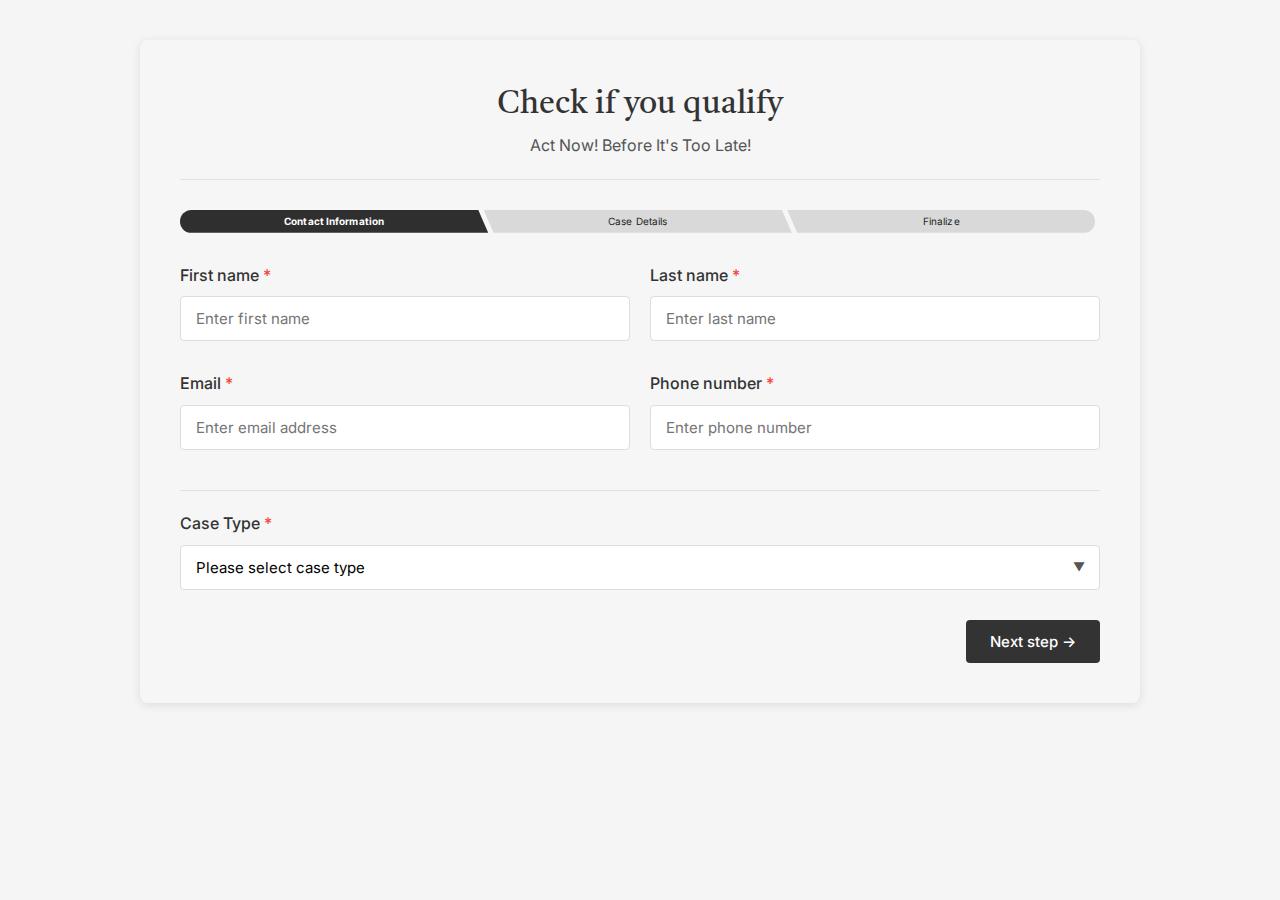
==== index.html @ 6a6a166c "added question to wildfire" ====
<!DOCTYPE html>
<html lang="en">
<head>
    <meta charset="UTF-8">
    <meta name="viewport" content="width=device-width, initial-scale=1.0">
    <title>Check if you qualify</title>
    <link rel="preconnect" href="https://fonts.googleapis.com">
    <link rel="preconnect" href="https://fonts.gstatic.com" crossorigin>
    <link href="https://fonts.googleapis.com/css2?family=Castoro:ital@0;1&family=Inter:wght@300;400;500;600;700&display=swap" rel="stylesheet">
    <link rel="stylesheet" href="styles.css">
</head>
<body>
    <div class="container">
        <div class="form-container">
            <div class="form-header">
                <h1>Check if you qualify</h1>
                <p>Act Now! Before It's Too Late!</p>
                <hr>
            </div>
            
            <div class="progress-bar">
                <div class="step active" data-step="1">
                    <div class="step-content">
                        <span class="full-text">Contact Information</span>
                        <span class="short-text">Contact</span>
                    </div>
                </div>
                <div class="step" data-step="2">
                    <div class="step-content">
                        <span class="full-text">Case Details</span>
                        <span class="short-text">Case</span>
                    </div>
                </div>
                <div class="step" data-step="3">
                    <div class="step-content">
                        <span class="full-text">Finalize</span>
                        <span class="short-text">Finalize</span>
                    </div>
                </div>
            </div>
            
            <form id="qualification-form">
                <!-- Step 1: Contact Information -->
                <div class="form-step" data-step="1">
                    <div class="form-row name-row">
                        <div class="form-group">
                            <label for="firstName">First name <span class="required">*</span></label>
                            <input type="text" id="firstName" placeholder="Enter first name" required>
                        </div>
                        <div class="form-group">
                            <label for="lastName">Last name <span class="required">*</span></label>
                            <input type="text" id="lastName" placeholder="Enter last name" required>
                        </div>
                    </div>
                    
                    <div class="form-row">
                        <div class="form-group">
                            <label for="email">Email <span class="required">*</span></label>
                            <input type="email" id="email" placeholder="Enter email address" required>
                        </div>
                        <div class="form-group">
                            <label for="phone">Phone number <span class="required">*</span></label>
                            <input type="tel" id="phone" placeholder="Enter phone number" required>
                        </div>
                    </div>
                    
                    <hr>
                    
                    <div class="form-group">
                        <label for="caseType">Case Type <span class="required">*</span></label>
                        <div class="select-wrapper">
                            <select id="caseType" required>
                                <option value="" disabled selected>Please select case type</option>
                                <option value="wildfire">Wildfire</option>
                                <option value="roundup">Roundup</option>
                                <option value="talcum">Talcum Powder</option>
                                <option value="depo-provera">Depo-Provera</option>
                                <option value="nec">Necrotizing Enterocolitis (NEC)</option>
                                <option value="paraquat">Paraquat</option>
                                <option value="hair-straightener">Hair Straightener</option>
                                <option value="mesothelioma">Mesothelioma</option>
                                <option value="personal-injury">Personal Injury</option>
                            </select>
                        </div>
                    </div>
                    
                    <div class="form-buttons">
                        <div></div> <!-- Empty div for spacing -->
                        <button type="button" class="next-btn">Next step →</button>
                    </div>
                </div>
                
                <!-- Step 2: Case Details -->
                <div class="form-step" data-step="2" style="display: none;">
                    <h2 id="case-type-title" class="case-type-title">Case Details</h2>
                    
                    <!-- Personal Injury Questions -->
                    <div class="case-questions" id="personal-injury-questions" style="display: none;">
                        <div class="form-group">
                            <label for="personal-injury-attorney">Do you already have an attorney representing this claim? <span class="required">*</span></label>
                            <div class="select-wrapper">
                                <select id="personal-injury-attorney" required>
                                    <option value="" disabled selected>Please select</option>
                                    <option value="yes">Yes</option>
                                    <option value="no">No</option>
                                </select>
                            </div>
                        </div>
                    </div>
                    
                    <!-- Wildfire Questions -->
                    <div class="case-questions" id="wildfire-questions" style="display: none;">
                        <div class="form-group">
                            <label for="wildfire-affected">How were you or your family affected? <span class="required">*</span></label>
                            <div class="select-wrapper">
                                <select id="wildfire-affected" required>
                                    <option value="" disabled selected>Please select</option>
                                    <option value="death">Loss of family member (death)</option>
                                    <option value="injury">Physical Injury</option>
                                    <option value="residential">Residential property damage</option>
                                    <option value="business">Business property damage</option>
                                    <option value="other">Other</option>
                                </select>
                            </div>
                        </div>
                        
                        <div class="form-group">
                            <label for="wildfire-which">Which fire were you affected by? <span class="required">*</span></label>
                            <div class="select-wrapper">
                                <select id="wildfire-which" required>
                                    <option value="" disabled selected>Please select</option>
                                    <option value="eaton">Eaton fires</option>
                                    <option value="palisades">Palisades fires</option>
                                    <option value="malibu">Malibu fires</option>
                                    <option value="pasadena">Pasadena fires</option>
                                    <option value="santa-clarita">Santa Clarita fires</option>
                                </select>
                            </div>
                        </div>
                        
                        <div class="form-group">
                            <label for="wildfire-property">Was your home or property that you owned or rented damaged in the SoCal fires? <span class="required">*</span></label>
                            <div class="select-wrapper">
                                <select id="wildfire-property" required>
                                    <option value="" disabled selected>Please select</option>
                                    <option value="yes">Yes</option>
                                    <option value="no">No</option>
                                </select>
                            </div>
                        </div>
                        
                        <div class="form-group">
                            <label for="wildfire-attorney">Have you previously signed documents, either physically or electronically, regarding this particular matter with any other law firm? <span class="required">*</span></label>
                            <div class="select-wrapper">
                                <select id="wildfire-attorney" required>
                                    <option value="" disabled selected>Please select</option>
                                    <option value="no">No</option>
                                    <option value="yes">Yes</option>
                                </select>
                            </div>
                        </div>
                    </div>
                    
                    <!-- Roundup Questions -->
                    <div class="case-questions" id="roundup-questions" style="display: none;">
                        <div class="form-group">
                            <label for="roundup-cancer">Did you, or someone you know, develop any of the following after using Roundup weedkiller? <span class="required">*</span></label>
                            <div class="select-wrapper">
                                <select id="roundup-cancer" required>
                                    <option value="" disabled selected>Please select</option>
                                    <option value="nhl">Non-Hodgkins Lymphoma (NHL)</option>
                                    <option value="cll">Chronic Lymphocytic Leukemia (CLL)</option>
                                    <option value="dlbc">Diffused Large B Cell</option>
                                    <option value="sll">Small Lymphocytic Leukemia (SLL)</option>
                                    <option value="hcl">Hairy Cell Leukemia</option>
                                    <option value="mcl">Mantle Cell Lymphoma</option>
                                    <option value="none">No Cancer or Leukemia Diagnosis</option>
                                    <option value="other">Other</option>
                                </select>
                            </div>
                        </div>
                        
                        <div class="form-group">
                            <label for="roundup-exposed">Were you, or a loved one directly exposed to the popular weed & grass killer Roundup? <span class="required">*</span></label>
                            <div class="select-wrapper">
                                <select id="roundup-exposed" required>
                                    <option value="" disabled selected>Please select</option>
                                    <option value="yes">Yes</option>
                                    <option value="no">No</option>
                                </select>
                            </div>
                        </div>
                        
                        <div class="form-group">
                            <label for="roundup-year">What year were you or a loved one diagnosed? <span class="required">*</span></label>
                            <div class="select-wrapper">
                                <select id="roundup-year" required>
                                    <option value="" disabled selected>Please select</option>
                                    <option value="after-2000">2000 or after</option>
                                    <option value="before-2000">Before 2000</option>
                                </select>
                            </div>
                        </div>
                        
                        <div class="form-group">
                            <label for="roundup-attorney">Do you already have an attorney representing this claim? <span class="required">*</span></label>
                            <div class="select-wrapper">
                                <select id="roundup-attorney" required>
                                    <option value="" disabled selected>Please select</option>
                                    <option value="yes">Yes</option>
                                    <option value="no">No</option>
                                </select>
                            </div>
                        </div>
                    </div>
                    
                    <!-- Talcum Powder Questions -->
                    <div class="case-questions" id="talcum-questions" style="display: none;">
                        <div class="form-group">
                            <label for="talcum-cancer">Did you, or someone you know, develop cancer after using talcum powder? <span class="required">*</span></label>
                            <div class="select-wrapper">
                                <select id="talcum-cancer" required>
                                    <option value="" disabled selected>Please select</option>
                                    <option value="ovarian">Ovarian Cancer</option>
                                    <option value="fallopian">Fallopian Tube Cancer</option>
                                    <option value="mesothelioma">Mesothelioma</option>
                                    <option value="peritoneal">Peritoneal Cancer</option>
                                    <option value="death">Death from Cancer</option>
                                    <option value="none">No / Others</option>
                                </select>
                            </div>
                        </div>
                        
                        <div class="form-group">
                            <label for="talcum-year">What year were you diagnosed with cancer? <span class="required">*</span></label>
                            <div class="select-wrapper">
                                <select id="talcum-year" required>
                                    <option value="" disabled selected>Please select</option>
                                    <option value="after-2020">2020 or After</option>
                                    <option value="before-2019">2019 or Before</option>
                                </select>
                            </div>
                        </div>
                        
                        <div class="form-group">
                            <label for="talcum-attorney">Do you already have an attorney representing this claim? <span class="required">*</span></label>
                            <div class="select-wrapper">
                                <select id="talcum-attorney" required>
                                    <option value="" disabled selected>Please select</option>
                                    <option value="yes">Yes</option>
                                    <option value="no">No</option>
                                </select>
                            </div>
                        </div>
                    </div>
                    
                    <!-- Depo-Provera Questions -->
                    <div class="case-questions" id="depo-provera-questions" style="display: none;">
                        <div class="form-group">
                            <label for="depo-duration">Did you use Depo-Provera for one year or more? <span class="required">*</span></label>
                            <div class="select-wrapper">
                                <select id="depo-duration" required>
                                    <option value="" disabled selected>Please select</option>
                                    <option value="yes">Yes</option>
                                    <option value="no">No</option>
                                </select>
                            </div>
                        </div>
                        
                        <div class="form-group">
                            <label for="depo-tumor">Were you diagnosed with a brain or spinal cord tumor after using Depo-Provera? <span class="required">*</span></label>
                            <div class="select-wrapper">
                                <select id="depo-tumor" required>
                                    <option value="" disabled selected>Please select</option>
                                    <option value="yes">Yes</option>
                                    <option value="no">No</option>
                                </select>
                            </div>
                        </div>
                        
                        <div class="form-group">
                            <label for="depo-meningioma">Was the tumor diagnosed as meningioma? <span class="required">*</span></label>
                            <div class="select-wrapper">
                                <select id="depo-meningioma" required>
                                    <option value="" disabled selected>Please select</option>
                                    <option value="yes">Yes</option>
                                    <option value="no">No</option>
                                </select>
                            </div>
                        </div>
                        
                        <div class="form-group">
                            <label for="depo-attorney">Do you already have an attorney representing this claim? <span class="required">*</span></label>
                            <div class="select-wrapper">
                                <select id="depo-attorney" required>
                                    <option value="" disabled selected>Please select</option>
                                    <option value="yes">Yes</option>
                                    <option value="no">No</option>
                                </select>
                            </div>
                        </div>
                    </div>
                    
                    <!-- NEC Questions -->
                    <div class="case-questions" id="nec-questions" style="display: none;">
                        <div class="form-group">
                            <label for="nec-diagnosed">Was your baby diagnosed with Necrotizing Enterocolitis (NEC)? <span class="required">*</span></label>
                            <div class="select-wrapper">
                                <select id="nec-diagnosed" required>
                                    <option value="" disabled selected>Please select</option>
                                    <option value="yes">Yes</option>
                                    <option value="no">No</option>
                                </select>
                            </div>
                        </div>
                        
                        <div class="form-group">
                            <label for="nec-formula">Was your baby given formula or fortifier before being diagnosed with NEC? <span class="required">*</span></label>
                            <div class="select-wrapper">
                                <select id="nec-formula" required>
                                    <option value="" disabled selected>Please select</option>
                                    <option value="yes">Yes</option>
                                    <option value="no">No</option>
                                </select>
                            </div>
                        </div>
                        
                        <div class="form-group">
                            <label for="nec-pregnancy">What week in your pregnancy was your child born? <span class="required">*</span></label>
                            <div class="select-wrapper">
                                <select id="nec-pregnancy" required>
                                    <option value="" disabled selected>Please select</option>
                                    <option value="38-plus">38+ weeks</option>
                                    <option value="before-38">Before 38 weeks</option>
                                    <option value="not-sure">Not sure</option>
                                </select>
                            </div>
                        </div>
                        
                        <div class="form-group">
                            <label for="nec-year">What year was your baby born? <span class="required">*</span></label>
                            <div class="select-wrapper">
                                <select id="nec-year" required>
                                    <option value="" disabled selected>Please select</option>
                                    <option value="before-2006">Before 2006</option>
                                    <option value="2006-present">2006 – Present</option>
                                </select>
                            </div>
                        </div>
                        
                        <div class="form-group">
                            <label for="nec-attorney">Do you already have an attorney representing this claim? <span class="required">*</span></label>
                            <div class="select-wrapper">
                                <select id="nec-attorney" required>
                                    <option value="" disabled selected>Please select</option>
                                    <option value="yes">Yes</option>
                                    <option value="no">No</option>
                                </select>
                            </div>
                        </div>
                    </div>
                    
                    <!-- Paraquat Questions -->
                    <div class="case-questions" id="paraquat-questions" style="display: none;">
                        <div class="form-group">
                            <label for="paraquat-exposed">Were you or a loved one exposed to Paraquat or Gramoxone? <span class="required">*</span></label>
                            <div class="select-wrapper">
                                <select id="paraquat-exposed" required>
                                    <option value="" disabled selected>Please select</option>
                                    <option value="yes">Yes</option>
                                    <option value="no">No</option>
                                </select>
                            </div>
                        </div>
                        
                        <div class="form-group">
                            <label for="paraquat-symptoms">Do you or a loved one suffer from any symptoms of Parkinson's Disease, such as tremors? <span class="required">*</span></label>
                            <div class="select-wrapper">
                                <select id="paraquat-symptoms" required>
                                    <option value="" disabled selected>Please select</option>
                                    <option value="parkinsons">Yes, diagnosed with Parkinson's</option>
                                    <option value="bradykinesia">Yes, Bradykinesia</option>
                                    <option value="symptoms">Symptoms Only – No formal diagnosis</option>
                                    <option value="no">No</option>
                                </select>
                            </div>
                        </div>
                        
                        <div class="form-group">
                            <label for="paraquat-attorney">Do you already have an attorney representing this claim? <span class="required">*</span></label>
                            <div class="select-wrapper">
                                <select id="paraquat-attorney" required>
                                    <option value="" disabled selected>Please select</option>
                                    <option value="yes">Yes</option>
                                    <option value="no">No</option>
                                </select>
                            </div>
                        </div>
                    </div>
                    
                    <!-- Hair Straightener Questions -->
                    <div class="case-questions" id="hair-straightener-questions" style="display: none;">
                        <div class="form-group">
                            <label for="hair-used">Did you, or someone you know, use a hair relaxer? <span class="required">*</span></label>
                            <div class="select-wrapper">
                                <select id="hair-used" required>
                                    <option value="" disabled selected>Please select</option>
                                    <option value="yes">Yes</option>
                                    <option value="no">No</option>
                                </select>
                            </div>
                        </div>
                        
                        <div class="form-group">
                            <label for="hair-frequency">Did you use the product 4 or more times in one year? <span class="required">*</span></label>
                            <div class="select-wrapper">
                                <select id="hair-frequency" required>
                                    <option value="" disabled selected>Please select</option>
                                    <option value="yes">Yes</option>
                                    <option value="no">No</option>
                                </select>
                            </div>
                        </div>
                        
                        <div class="form-group">
                            <label for="hair-diagnosis">Were you, or someone you know, diagnosed with any of the following after using a chemical hair straightener? <span class="required">*</span></label>
                            <div class="select-wrapper">
                                <select id="hair-diagnosis" required>
                                    <option value="" disabled selected>Please select</option>
                                    <option value="endometrial">Endometrial Cancer</option>
                                    <option value="endometrial-death">Death from Endometrial Cancer</option>
                                    <option value="ovarian">Ovarian Cancer</option>
                                    <option value="ovarian-death">Death from Ovarian Cancer</option>
                                    <option value="uterine">Uterine Cancer</option>
                                    <option value="uterine-death">Death from Uterine Cancer</option>
                                    <option value="none">No Diagnosis</option>
                                </select>
                            </div>
                        </div>
                        
                        <div class="form-group">
                            <label for="hair-year">In what year were you or a loved one diagnosed? <span class="required">*</span></label>
                            <div class="select-wrapper">
                                <select id="hair-year" required>
                                    <option value="" disabled selected>Please select</option>
                                    <option value="after-2005">2005 or after</option>
                                    <option value="before-2004">Before 2004</option>
                                </select>
                            </div>
                        </div>
                        
                        <div class="form-group">
                            <label for="hair-attorney">Do you already have an attorney representing this claim? <span class="required">*</span></label>
                            <div class="select-wrapper">
                                <select id="hair-attorney" required>
                                    <option value="" disabled selected>Please select</option>
                                    <option value="yes">Yes</option>
                                    <option value="no">No</option>
                                </select>
                            </div>
                        </div>
                    </div>
                    
                    <!-- Mesothelioma Questions -->
                    <div class="case-questions" id="mesothelioma-questions" style="display: none;">
                        <div class="form-group">
                            <label for="mesothelioma-attorney">Do you already have an attorney representing this claim? <span class="required">*</span></label>
                            <div class="select-wrapper">
                                <select id="mesothelioma-attorney" required>
                                    <option value="" disabled selected>Please select</option>
                                    <option value="yes">Yes</option>
                                    <option value="no">No</option>
                                </select>
                            </div>
                        </div>
                    </div>
                    
                    <hr>
                    
                    <div class="form-group">
                        <label for="caseDetails">Tell us more about your case.</label>
                        <textarea id="caseDetails" placeholder="How can we help?" rows="6"></textarea>
                        <div class="char-count"><span id="charCount">0</span> / 500</div>
                    </div>
                    
                    <div class="form-buttons">
                        <button type="button" class="back-btn">Go Back</button>
                        <button type="button" class="next-btn">Next step →</button>
                    </div>
                </div>
                
                <!-- Step 3: Finalize -->
                <div class="form-step" data-step="3" style="display: none;">
                    <div class="consent-section">
                        <div class="consent-item">
                            <input type="checkbox" id="termsConsent" checked required>
                            <label for="termsConsent">
                                By clicking this box and on the "Submit" button below, you confirm you have read and agree to abide by our <a href="#">Terms & Conditions</a> (including resolving all disputes through binding individual arbitration) and our <a href="#">Privacy Policy</a>.
                            </label>
                        </div>
                        
                        <div class="consent-item">
                            <input type="checkbox" id="callConsent" required>
                            <label for="callConsent">
                                By clicking this box and on the "Submit" below, you consent to receive live calls, automated phone calls and/or text messages, made by or on behalf of Legal Injury Advocates, a tradename of Saddle Rock Legal Group LLC, to the phone number provided above, regarding your potential case, legal services, and promotions/offers. Your consent is not a condition of any purchase of any goods or services. In no event will we represent you or be considered your attorneys until we execute a written Agreement to Represent.
                            </label>
                        </div>
                        
                        <div class="consent-item">
                            <input type="checkbox" id="blogSubscribe">
                            <label for="blogSubscribe">Subscribe to our blog</label>
                        </div>
                    </div>
                    
                    <hr>
                    
                    <div class="form-buttons">
                        <button type="button" class="back-btn">Go Back</button>
                        <button type="submit" class="submit-btn">Submit <span class="arrow">
                            <svg width="18" height="17" viewBox="0 0 18 17" fill="none" xmlns="http://www.w3.org/2000/svg">
                                <path fill-rule="evenodd" clip-rule="evenodd" d="M2.22789 0.135986L15.7279 0.135987C16.5563 0.135987 17.2279 0.807559 17.2279 1.63599L17.2279 15.136C17.2279 15.9644 16.5563 16.636 15.7279 16.636C14.8995 16.636 14.2279 15.9644 14.2279 15.136V5.25731L3.78855 15.6966C3.20276 16.2824 2.25301 16.2824 1.66723 15.6966C1.08144 15.1109 1.08144 14.1611 1.66723 13.5753L12.1066 3.13599L2.22789 3.13599C1.39946 3.13599 0.727889 2.46441 0.727888 1.63599C0.727888 0.807558 1.39946 0.135986 2.22789 0.135986Z" fill="white"/>
                            </svg>
                        </span></button>
                    </div>
                </div>
                
                <!-- Add this after the last form-step div -->
                <div class="form-step" data-step="4" style="display: none;">
                    <div class="success-message">
                        <svg class="checkmark" xmlns="http://www.w3.org/2000/svg" viewBox="0 0 52 52">
                            <circle class="checkmark-circle" cx="26" cy="26" r="25" fill="none"/>
                            <path class="checkmark-check" fill="none" d="M14.1 27.2l7.1 7.2 16.7-16.8"/>
                        </svg>
                        <h2>Thank you for your submission!</h2>
                        <p>We've received your information and will be in touch shortly.</p>
                        <p class="contact-info">
                            If you have any questions, please contact us at 
                            <a href="tel:8555425555">
                                <svg class="phone-icon" xmlns="http://www.w3.org/2000/svg" width="16" height="16" viewBox="0 0 24 24" fill="none" stroke="currentColor" stroke-width="2" stroke-linecap="round" stroke-linejoin="round">
                                    <path d="M22 16.92v3a2 2 0 0 1-2.18 2 19.79 19.79 0 0 1-8.63-3.07 19.5 19.5 0 0 1-6-6 19.79 19.79 0 0 1-3.07-8.67A2 2 0 0 1 4.11 2h3a2 2 0 0 1 2 1.72 12.84 12.84 0 0 0 .7 2.81 2 2 0 0 1-.45 2.11L8.09 9.91a16 16 0 0 0 6 6l1.27-1.27a2 2 0 0 1 2.11-.45 12.84 12.84 0 0 0 2.81.7A2 2 0 0 1 22 16.92z"></path>
                                </svg>
                                (855) LIA-5555
                            </a>
                        </p>
                    </div>
                </div>
            </form>
        </div>
    </div>
    
    <script src="script.js"></script>
</body>
</html>
---- styles.css ----
* {
    margin: 0;
    padding: 0;
    box-sizing: border-box;
}

body {
    font-family: 'Inter', sans-serif;
    background-color: #f5f5f5;
    color: #333;
    line-height: 1.6;
    padding: 20px;
}

.container {
    max-width: 1000px;
    margin: 0 auto;
    padding: 20px 0;
}

.form-container {
    background-color: #F6F6F6;
    border-radius: 8px;
    box-shadow: 0 2px 10px rgba(0, 0, 0, 0.1);
    padding: 40px;
    transition: height 0.5s ease;
}

.form-header {
    text-align: center;
    margin-bottom: 30px;
}

.form-header h1 {
    font-family: 'Castoro', serif;
    font-size: 32px;
    font-weight: normal;
    margin-bottom: 2px;
}

.form-header p {
    font-size: 16px;
    color: #555;
}

hr {
    border: none;
    border-top: 1.5px solid #e0e0e0;
    margin: 20px 0;
}

/* Progress Bar - Updated styling */
.progress-bar {
    position: relative;
    width: 100%;
    max-width: 100%;
    height: 23px;
    margin: 30px 0;
}

/* Remove the existing ::before element */
.progress-bar::before {
    display: none;
}

.step {
    position: absolute;
    height: 23px;
    display: flex;
    align-items: center;
    justify-content: center;
}

/* First step - Contact Information */
.step[data-step="1"] {
    position: absolute;
    width: 33.5%;
    height: 23px;
    left: 0px;
    top: 0;
    background: #2F2F2F;
    z-index: 3;
    border-top-left-radius: 11.5px;
    border-bottom-left-radius: 11.5px;
    clip-path: polygon(0 0, calc(100% - 10px) 0, 100% 100%, 0 100%);
}

.step[data-step="1"] .step-content {
    position: absolute;
    width: 204px;
    height: 15px;
    left: 50%;
    top: 50%;
    transform: translate(-50%, -50%);
    font-family: 'Inter';
    font-style: normal;
    font-weight: 700;
    font-size: 10px;
    line-height: 150%;
    display: flex;
    align-items: center;
    justify-content: center;
    text-align: center;
    letter-spacing: 0.01em;
    color: #FFFFFF;
}

/* Second step - Case Details */
.step[data-step="2"] {
    position: absolute;
    width: 33.5%;
    height: 23px;
    left: 33%;
    top: 0;
    background: #D9D9D9;
    z-index: 2;
    clip-path: polygon(0 0, calc(100% - 10px) 0, 100% 100%, 10px 100%);
}

.step[data-step="2"] .step-content {
    position: absolute;
    width: 237px;
    height: 15px;
    left: 50%;
    top: 50%;
    transform: translate(-50%, -50%);
    font-family: 'Inter';
    font-style: normal;
    font-weight: 400;
    font-size: 10px;
    line-height: 150%;
    display: flex;
    align-items: center;
    justify-content: center;
    text-align: center;
    letter-spacing: 0.01em;
    color: #1E1E1E;
}

/* Third step - Finalize */
.step[data-step="3"] {
    position: absolute;
    width: 33.5%;
    height: 23px;
    left: 66%;
    top: 0;
    background: #D9D9D9;
    z-index: 1;
    border-top-right-radius: 11.5px;
    border-bottom-right-radius: 11.5px;
    clip-path: polygon(0 0, 100% 0, 100% 100%, 10px 100%);
}

.step[data-step="3"] .step-content {
    position: absolute;
    width: 205px;
    height: 15px;
    left: 50%;
    top: 50%;
    transform: translate(-50%, -50%);
    font-family: 'Inter';
    font-style: normal;
    font-weight: 400;
    font-size: 10px;
    line-height: 150%;
    display: flex;
    align-items: center;
    justify-content: center;
    text-align: center;
    letter-spacing: 0.01em;
    color: #1E1E1E;
}

/* Active and completed states */
.step.active .step-content {
    font-weight: 700;
    color: #FFFFFF;
}

.step.active[data-step="1"] {
    background: #2F2F2F;
}

.step.active[data-step="2"],
.step.active[data-step="3"] {
    background: #2F2F2F;
}

.step.completed {
    background: #4CAF50;
}

.step.completed .step-content {
    color: #FFFFFF;
}

/* Form Styles */
.form-row {
    display: flex;
    gap: 20px;
    margin-bottom: 15px;
}

.form-row.name-row {
    margin-bottom: 10px;
}

.form-group {
    flex: 1;
    margin-bottom: 20px;
}

label {
    display: block;
    margin-bottom: 8px;
    font-weight: 500;
}

.required {
    color: #f44336;
}

input[type="text"],
input[type="email"],
input[type="tel"],
select,
textarea {
    width: 100%;
    padding: 12px 15px;
    border: 1px solid #ddd;
    border-radius: 4px;
    font-family: 'Inter', sans-serif;
    font-size: 15px;
}

.select-wrapper {
    position: relative;
}

.select-wrapper::after {
    content: '▼';
    position: absolute;
    right: 15px;
    top: 50%;
    transform: translateY(-50%);
    pointer-events: none;
    font-size: 12px;
    color: #555;
}

select {
    appearance: none;
    -webkit-appearance: none;
    -moz-appearance: none;
    background-color: white;
    cursor: pointer;
}

textarea {
    resize: vertical;
    min-height: 120px;
}

.char-count {
    text-align: right;
    font-size: 14px;
    color: #777;
    margin-top: 5px;
}

/* Buttons */
.form-buttons {
    display: flex;
    justify-content: space-between;
    margin-top: 30px;
}

button {
    padding: 12px 24px;
    border: none;
    border-radius: 4px;
    font-family: 'Inter', sans-serif;
    font-size: 15px;
    font-weight: 500;
    cursor: pointer;
    transition: background-color 0.2s;
}

.back-btn {
    background-color: #f5f5f5;
    color: #333;
    border: 1px solid #ddd;
}

.back-btn:hover {
    background-color: #e0e0e0;
}

.next-btn, .submit-btn {
    background-color: #333;
    color: white;
    display: flex;
    align-items: center;
}

.next-btn:hover, .submit-btn:hover {
    background-color: #222;
}

/* Custom arrow for submit button */
.submit-btn {
    background-color: #4CAF50;
    position: relative;
    padding: 12px 24px;
    display: flex;
    align-items: center;
    justify-content: center;
    gap: 10px;
}

.submit-btn:hover {
    background-color: #3d8b40;
}

.submit-btn .arrow {
    display: inline-flex;
    align-items: center;
    justify-content: center;
}

/* Consent Section */
.consent-section {
    margin: 20px 0;
}

.consent-item {
    display: flex;
    align-items: flex-start;
    margin-bottom: 20px;
}

.consent-item input[type="checkbox"] {
    margin-top: 5px;
    margin-right: 10px;
    min-width: 18px;
    height: 18px;
    accent-color: #2F2F2F;
}

.consent-item label {
    font-weight: normal;
    font-size: 14px;
}

.consent-item a {
    color: #0066cc;
    text-decoration: underline;
}

.consent-item a:hover {
    color: #004c99;
    text-decoration: underline;
}

/* Responsive */
@media (max-width: 768px) {
    .form-container {
        padding: 20px;
    }
    
    .form-row {
        flex-direction: column;
        gap: 0;
    }
    
    .step-content {
        font-size: 12px;
        padding: 8px 10px;
    }
    
    .step[data-step="1"] .step-content {
        content: "Contact";
    }
    
    .step[data-step="2"] .step-content {
        content: "Case";
    }
    
    .step[data-step="3"] .step-content {
        content: "Finalize";
    }
}

/* Form Step Animation */
.form-step {
    opacity: 0;
    height: 0;
    overflow: hidden;
    transition: opacity 0.5s ease, height 0.5s ease, transform 0.5s ease;
    transform: translateY(20px);
}

.form-step.active {
    opacity: 1;
    height: auto;
    overflow: visible;
    transform: translateY(0);
}

/* Success Message Styles */
.success-message {
    text-align: center;
    padding: 40px 20px;
}

.success-message h2 {
    font-family: 'Castoro', serif;
    font-size: 28px;
    margin-bottom: 20px;
    color: #333;
}

.success-message p {
    font-size: 16px;
    color: #555;
    margin-bottom: 15px;
    max-width: 600px;
    margin-left: auto;
    margin-right: auto;
}

.contact-info {
    margin-top: 30px;
    font-size: 14px;
}

.contact-info a {
    color: #4CAF50;
    text-decoration: none;
}

.contact-info a:hover {
    text-decoration: underline;
}

/* Checkmark Animation */
.checkmark {
    width: 80px;
    height: 80px;
    margin: 0 auto 30px;
    display: block;
}

.checkmark-circle {
    stroke: #4CAF50;
    stroke-width: 2;
    stroke-dasharray: 166;
    stroke-dashoffset: 166;
    fill: none;
    animation: stroke 0.6s cubic-bezier(0.65, 0, 0.45, 1) forwards;
}

.checkmark-check {
    stroke: #4CAF50;
    stroke-width: 2;
    stroke-dasharray: 48;
    stroke-dashoffset: 48;
    animation: stroke 0.3s cubic-bezier(0.65, 0, 0.45, 1) 0.8s forwards;
}

@keyframes stroke {
    100% {
        stroke-dashoffset: 0;
    }
}

/* Loading Spinner */
.loading-spinner {
    display: inline-block;
    width: 20px;
    height: 20px;
    border: 2px solid rgba(255,255,255,0.3);
    border-radius: 50%;
    border-top-color: #fff;
    animation: spin 0.8s linear infinite;
    margin-right: 10px;
}

@keyframes spin {
    to { transform: rotate(360deg); }
}

/* Enhanced Error styling */
input.error, select.error, textarea.error {
    border: 2px solid #f44336;
    background-color: rgba(244, 67, 54, 0.05);
    animation: shake 0.5s;
}

@keyframes shake {
    0%, 100% { transform: translateX(0); }
    10%, 30%, 50%, 70%, 90% { transform: translateX(-5px); }
    20%, 40%, 60%, 80% { transform: translateX(5px); }
}

/* Add focus style for error fields */
input.error:focus, select.error:focus, textarea.error:focus {
    border-color: #f44336;
    box-shadow: 0 0 0 3px rgba(244, 67, 54, 0.25);
    outline: none;
}

/* Add label error styling */
label.error {
    color: #f44336;
}

/* Phone icon styling */
.phone-icon {
    vertical-align: middle;
    margin-right: 5px;
    stroke: #4CAF50;
}

.contact-info a {
    display: inline-flex;
    align-items: center;
    color: #4CAF50;
    text-decoration: none;
}

.contact-info a:hover {
    text-decoration: underline;
}

/* Case type title */
.case-type-title {
    text-align: center;
    font-family: 'Inter', sans-serif;
    font-size: 24px;
    font-weight: 600;
    margin-bottom: 20px;
    color: #333;
}

/* Progress bar text responsive handling */
.step-content .short-text {
    display: none;
}

@media (max-width: 768px) {
    .step-content .full-text {
        display: none;
    }
    
    .step-content .short-text {
        display: inline;
    }
}
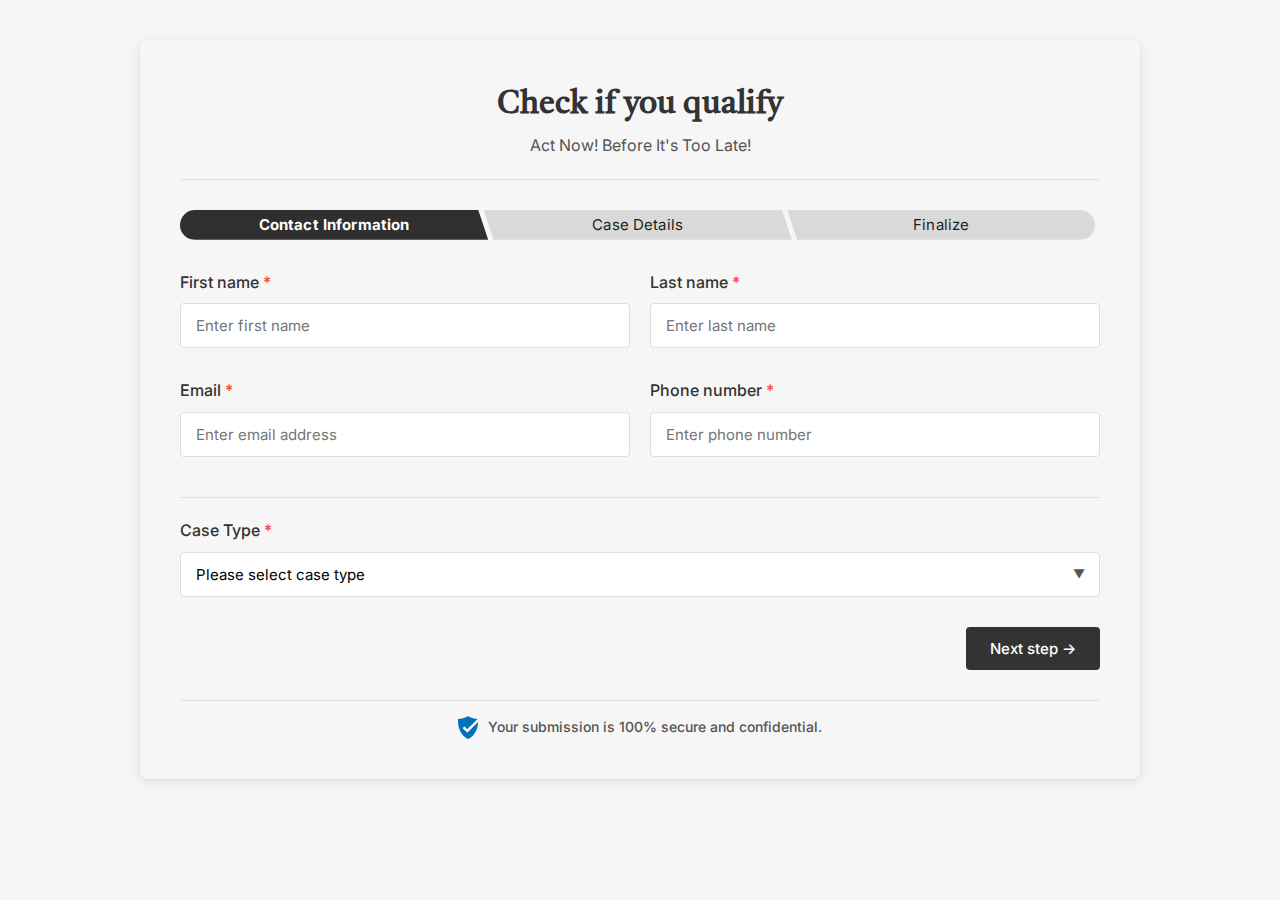
==== commit 99639d59: "final updates and changes" ====
--- a/index.html
+++ b/index.html
@@ -80,6 +80,7 @@
                                 <option value="hair-straightener">Hair Straightener</option>
                                 <option value="mesothelioma">Mesothelioma</option>
                                 <option value="personal-injury">Personal Injury</option>
+                                <option value="other">Other</option>
                             </select>
                         </div>
                     </div>
@@ -87,6 +88,12 @@
                     <div class="form-buttons">
                         <div></div> <!-- Empty div for spacing -->
                         <button type="button" class="next-btn">Next step →</button>
+                    </div>
+                    
+                    <!-- Add security note here -->
+                    <div class="security-note">
+                        <img src="public/Check Shield - 150X172.png" alt="Security Shield" class="shield-icon">
+                        <p>Your submission is 100% secure and confidential.</p>
                     </div>
                 </div>
                 
@@ -475,6 +482,20 @@
                         </div>
                     </div>
                     
+                    <!-- Other Case Type Questions -->
+                    <div class="case-questions" id="other-questions" style="display: none;">
+                        <div class="form-group">
+                            <label for="other-attorney">Do you already have an attorney representing this claim? <span class="required">*</span></label>
+                            <div class="select-wrapper">
+                                <select id="other-attorney" required>
+                                    <option value="" disabled selected>Please select</option>
+                                    <option value="yes">Yes</option>
+                                    <option value="no">No</option>
+                                </select>
+                            </div>
+                        </div>
+                    </div>
+                    
                     <hr>
                     
                     <div class="form-group">
@@ -486,6 +507,10 @@
                     <div class="form-buttons">
                         <button type="button" class="back-btn">Go Back</button>
                         <button type="button" class="next-btn">Next step →</button>
+                    </div>
+                    <div class="security-note">
+                        <img src="public/Check Shield - 150X172.png" alt="Security Shield" class="shield-icon">
+                        <p>Your submission is 100% secure and confidential.</p>
                     </div>
                 </div>
                 
@@ -512,8 +537,6 @@
                         </div>
                     </div>
                     
-                    <hr>
-                    
                     <div class="form-buttons">
                         <button type="button" class="back-btn">Go Back</button>
                         <button type="submit" class="submit-btn">Submit <span class="arrow">
@@ -521,6 +544,10 @@
                                 <path fill-rule="evenodd" clip-rule="evenodd" d="M2.22789 0.135986L15.7279 0.135987C16.5563 0.135987 17.2279 0.807559 17.2279 1.63599L17.2279 15.136C17.2279 15.9644 16.5563 16.636 15.7279 16.636C14.8995 16.636 14.2279 15.9644 14.2279 15.136V5.25731L3.78855 15.6966C3.20276 16.2824 2.25301 16.2824 1.66723 15.6966C1.08144 15.1109 1.08144 14.1611 1.66723 13.5753L12.1066 3.13599L2.22789 3.13599C1.39946 3.13599 0.727889 2.46441 0.727888 1.63599C0.727888 0.807558 1.39946 0.135986 2.22789 0.135986Z" fill="white"/>
                             </svg>
                         </span></button>
+                    </div>
+                    <div class="security-note">
+                        <img src="public/Check Shield - 150X172.png" alt="Security Shield" class="shield-icon">
+                        <p>Your submission is 100% secure and confidential.</p>
                     </div>
                 </div>
                 
--- a/styles.css
+++ b/styles.css
@@ -34,7 +34,7 @@
 .form-header h1 {
     font-family: 'Castoro', serif;
     font-size: 32px;
-    font-weight: normal;
+    font-weight: 800;
     margin-bottom: 2px;
 }
 
@@ -54,7 +54,7 @@
     position: relative;
     width: 100%;
     max-width: 100%;
-    height: 23px;
+    height: 30px;
     margin: 30px 0;
 }
 
@@ -75,13 +75,13 @@
 .step[data-step="1"] {
     position: absolute;
     width: 33.5%;
-    height: 23px;
+    height: 30px;
     left: 0px;
     top: 0;
     background: #2F2F2F;
     z-index: 3;
-    border-top-left-radius: 11.5px;
-    border-bottom-left-radius: 11.5px;
+    border-top-left-radius: 15px;
+    border-bottom-left-radius: 15px;
     clip-path: polygon(0 0, calc(100% - 10px) 0, 100% 100%, 0 100%);
 }
 
@@ -95,7 +95,7 @@
     font-family: 'Inter';
     font-style: normal;
     font-weight: 700;
-    font-size: 10px;
+    font-size: 15px;
     line-height: 150%;
     display: flex;
     align-items: center;
@@ -109,7 +109,7 @@
 .step[data-step="2"] {
     position: absolute;
     width: 33.5%;
-    height: 23px;
+    height: 30px;
     left: 33%;
     top: 0;
     background: #D9D9D9;
@@ -127,7 +127,7 @@
     font-family: 'Inter';
     font-style: normal;
     font-weight: 400;
-    font-size: 10px;
+    font-size: 15px;
     line-height: 150%;
     display: flex;
     align-items: center;
@@ -141,13 +141,13 @@
 .step[data-step="3"] {
     position: absolute;
     width: 33.5%;
-    height: 23px;
+    height: 30px;
     left: 66%;
     top: 0;
     background: #D9D9D9;
     z-index: 1;
-    border-top-right-radius: 11.5px;
-    border-bottom-right-radius: 11.5px;
+    border-top-right-radius: 15px;
+    border-bottom-right-radius: 15px;
     clip-path: polygon(0 0, 100% 0, 100% 100%, 10px 100%);
 }
 
@@ -161,7 +161,7 @@
     font-family: 'Inter';
     font-style: normal;
     font-weight: 400;
-    font-size: 10px;
+    font-size: 15px;
     line-height: 150%;
     display: flex;
     align-items: center;
@@ -177,6 +177,11 @@
     color: #FFFFFF;
 }
 
+.step.completed .step-content {
+    color: #FFFFFF;
+    font-weight: 700;
+}
+
 .step.active[data-step="1"] {
     background: #2F2F2F;
 }
@@ -188,10 +193,6 @@
 
 .step.completed {
     background: #4CAF50;
-}
-
-.step.completed .step-content {
-    color: #FFFFFF;
 }
 
 /* Form Styles */
@@ -414,8 +415,9 @@
 }
 
 .success-message h2 {
-    font-family: 'Castoro', serif;
+    font-family: 'Inter', sans-serif;
     font-size: 28px;
+    font-weight: 600;
     margin-bottom: 20px;
     color: #333;
 }
@@ -556,4 +558,69 @@
     .step-content .short-text {
         display: inline;
     }
+}
+
+/* Security note inside form */
+.form-step .security-note {
+    display: flex;
+    align-items: center;
+    justify-content: center;
+    margin-top: 30px;
+    padding-top: 15px;
+    border-top: 1px solid #e0e0e0;
+    text-align: center;
+}
+
+.security-note {
+    display: none; /* Hide the one outside the form */
+}
+
+/* Progress bar text responsive handling */
+.step-content .short-text {
+    display: none;
+}
+
+@media (max-width: 768px) {
+    .step-content .full-text {
+        display: none;
+    }
+    
+    .step-content .short-text {
+        display: inline;
+    }
+}
+
+/* Security note at bottom of form */
+.security-note {
+    display: flex;
+    align-items: center;
+    justify-content: center;
+    margin-top: 30px;
+    padding-top: 20px;
+    border-top: 1px solid #e0e0e0;
+    text-align: center;
+}
+
+.shield-icon {
+    width: 20px;
+    height: auto;
+    margin-right: 10px;
+}
+
+.security-note p {
+    font-size: 14px;
+    color: #555;
+    font-weight: 500;
+}
+
+/* Make it responsive */
+@media (max-width: 768px) {
+    .security-note {
+        flex-direction: column;
+    }
+    
+    .shield-icon {
+        margin-right: 0;
+        margin-bottom: 10px;
+    }
 } 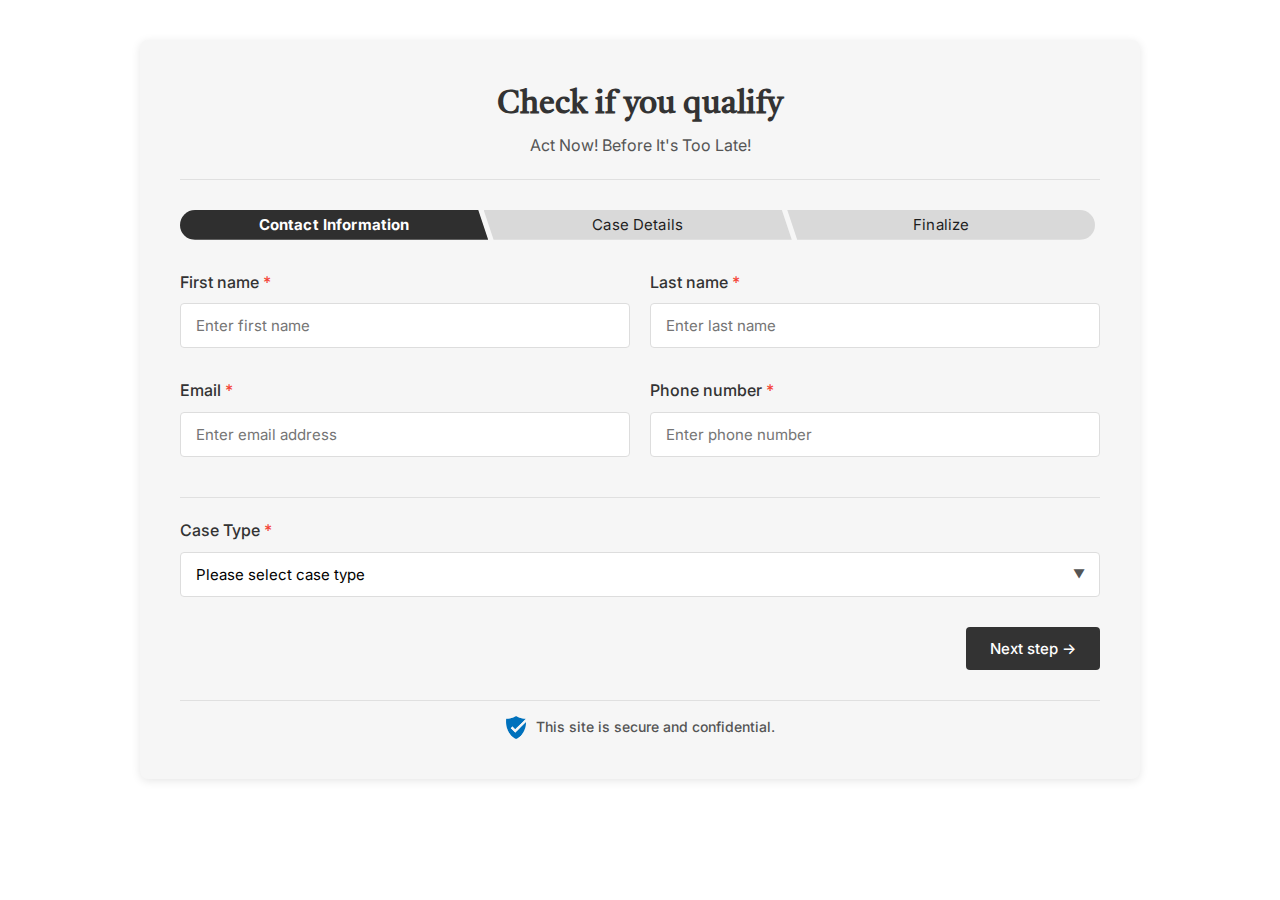
==== commit c395d5eb: "updated message" ====
--- a/index.html
+++ b/index.html
@@ -93,7 +93,7 @@
                     <!-- Add security note here -->
                     <div class="security-note">
                         <img src="public/Check Shield - 150X172.png" alt="Security Shield" class="shield-icon">
-                        <p>Your submission is 100% secure and confidential.</p>
+                        <p>This site is secure and confidential.</p>
                     </div>
                 </div>
                 
@@ -510,7 +510,7 @@
                     </div>
                     <div class="security-note">
                         <img src="public/Check Shield - 150X172.png" alt="Security Shield" class="shield-icon">
-                        <p>Your submission is 100% secure and confidential.</p>
+                        <p>This site is secure and confidential.</p>
                     </div>
                 </div>
                 
@@ -547,7 +547,7 @@
                     </div>
                     <div class="security-note">
                         <img src="public/Check Shield - 150X172.png" alt="Security Shield" class="shield-icon">
-                        <p>Your submission is 100% secure and confidential.</p>
+                        <p>This site is secure and confidential.</p>
                     </div>
                 </div>
                 
--- a/styles.css
+++ b/styles.css
@@ -6,7 +6,7 @@
 
 body {
     font-family: 'Inter', sans-serif;
-    background-color: #f5f5f5;
+    background-color: transparent;
     color: #333;
     line-height: 1.6;
     padding: 20px;
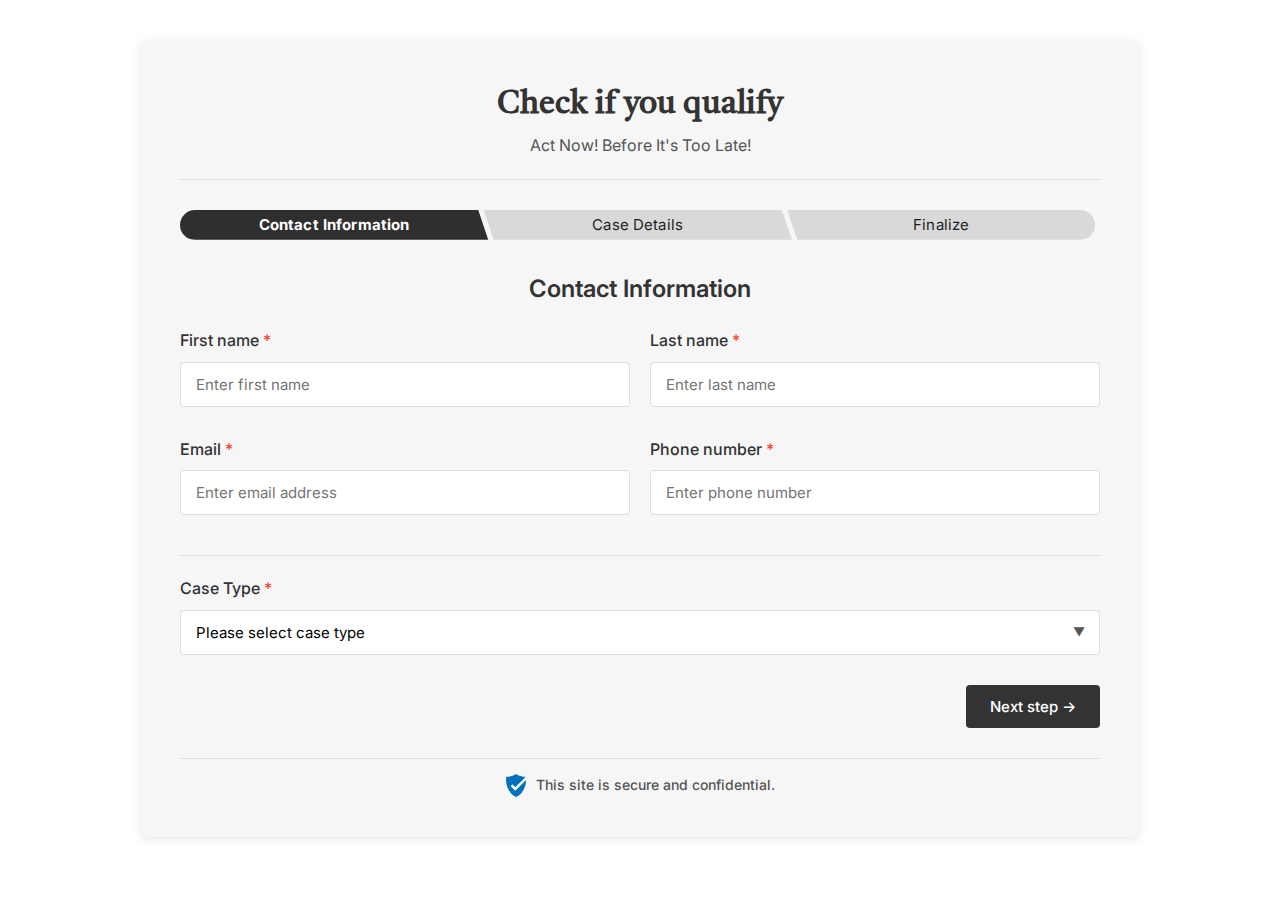
==== commit c9478beb: "contact infomation header added" ====
--- a/index.html
+++ b/index.html
@@ -40,8 +40,9 @@
             </div>
             
             <form id="qualification-form">
-                <!-- Step 1: Contact Information -->
                 <div class="form-step" data-step="1">
+                    <h2 class="case-type-title">Contact Information</h2>
+                    
                     <div class="form-row name-row">
                         <div class="form-group">
                             <label for="firstName">First name <span class="required">*</span></label>
@@ -86,22 +87,19 @@
                     </div>
                     
                     <div class="form-buttons">
-                        <div></div> <!-- Empty div for spacing -->
+                        <div></div>
                         <button type="button" class="next-btn">Next step →</button>
                     </div>
                     
-                    <!-- Add security note here -->
                     <div class="security-note">
                         <img src="public/Check Shield - 150X172.png" alt="Security Shield" class="shield-icon">
                         <p>This site is secure and confidential.</p>
                     </div>
                 </div>
                 
-                <!-- Step 2: Case Details -->
                 <div class="form-step" data-step="2" style="display: none;">
                     <h2 id="case-type-title" class="case-type-title">Case Details</h2>
                     
-                    <!-- Personal Injury Questions -->
                     <div class="case-questions" id="personal-injury-questions" style="display: none;">
                         <div class="form-group">
                             <label for="personal-injury-attorney">Do you already have an attorney representing this claim? <span class="required">*</span></label>
@@ -115,7 +113,6 @@
                         </div>
                     </div>
                     
-                    <!-- Wildfire Questions -->
                     <div class="case-questions" id="wildfire-questions" style="display: none;">
                         <div class="form-group">
                             <label for="wildfire-affected">How were you or your family affected? <span class="required">*</span></label>
@@ -168,7 +165,6 @@
                         </div>
                     </div>
                     
-                    <!-- Roundup Questions -->
                     <div class="case-questions" id="roundup-questions" style="display: none;">
                         <div class="form-group">
                             <label for="roundup-cancer">Did you, or someone you know, develop any of the following after using Roundup weedkiller? <span class="required">*</span></label>
@@ -221,7 +217,6 @@
                         </div>
                     </div>
                     
-                    <!-- Talcum Powder Questions -->
                     <div class="case-questions" id="talcum-questions" style="display: none;">
                         <div class="form-group">
                             <label for="talcum-cancer">Did you, or someone you know, develop cancer after using talcum powder? <span class="required">*</span></label>
@@ -261,7 +256,6 @@
                         </div>
                     </div>
                     
-                    <!-- Depo-Provera Questions -->
                     <div class="case-questions" id="depo-provera-questions" style="display: none;">
                         <div class="form-group">
                             <label for="depo-duration">Did you use Depo-Provera for one year or more? <span class="required">*</span></label>
@@ -308,7 +302,6 @@
                         </div>
                     </div>
                     
-                    <!-- NEC Questions -->
                     <div class="case-questions" id="nec-questions" style="display: none;">
                         <div class="form-group">
                             <label for="nec-diagnosed">Was your baby diagnosed with Necrotizing Enterocolitis (NEC)? <span class="required">*</span></label>
@@ -367,7 +360,6 @@
                         </div>
                     </div>
                     
-                    <!-- Paraquat Questions -->
                     <div class="case-questions" id="paraquat-questions" style="display: none;">
                         <div class="form-group">
                             <label for="paraquat-exposed">Were you or a loved one exposed to Paraquat or Gramoxone? <span class="required">*</span></label>
@@ -405,7 +397,6 @@
                         </div>
                     </div>
                     
-                    <!-- Hair Straightener Questions -->
                     <div class="case-questions" id="hair-straightener-questions" style="display: none;">
                         <div class="form-group">
                             <label for="hair-used">Did you, or someone you know, use a hair relaxer? <span class="required">*</span></label>
@@ -468,7 +459,6 @@
                         </div>
                     </div>
                     
-                    <!-- Mesothelioma Questions -->
                     <div class="case-questions" id="mesothelioma-questions" style="display: none;">
                         <div class="form-group">
                             <label for="mesothelioma-attorney">Do you already have an attorney representing this claim? <span class="required">*</span></label>
@@ -482,7 +472,6 @@
                         </div>
                     </div>
                     
-                    <!-- Other Case Type Questions -->
                     <div class="case-questions" id="other-questions" style="display: none;">
                         <div class="form-group">
                             <label for="other-attorney">Do you already have an attorney representing this claim? <span class="required">*</span></label>
@@ -514,7 +503,6 @@
                     </div>
                 </div>
                 
-                <!-- Step 3: Finalize -->
                 <div class="form-step" data-step="3" style="display: none;">
                     <div class="consent-section">
                         <div class="consent-item">
@@ -551,7 +539,6 @@
                     </div>
                 </div>
                 
-                <!-- Add this after the last form-step div -->
                 <div class="form-step" data-step="4" style="display: none;">
                     <div class="success-message">
                         <svg class="checkmark" xmlns="http://www.w3.org/2000/svg" viewBox="0 0 52 52">
--- a/styles.css
+++ b/styles.css
@@ -49,7 +49,6 @@
     margin: 20px 0;
 }
 
-/* Progress Bar - Updated styling */
 .progress-bar {
     position: relative;
     width: 100%;
@@ -57,8 +56,7 @@
     height: 30px;
     margin: 30px 0;
 }
-
-/* Remove the existing ::before element */
+            
 .progress-bar::before {
     display: none;
 }
@@ -71,7 +69,7 @@
     justify-content: center;
 }
 
-/* First step - Contact Information */
+
 .step[data-step="1"] {
     position: absolute;
     width: 33.5%;
@@ -105,7 +103,7 @@
     color: #FFFFFF;
 }
 
-/* Second step - Case Details */
+
 .step[data-step="2"] {
     position: absolute;
     width: 33.5%;
@@ -137,7 +135,7 @@
     color: #1E1E1E;
 }
 
-/* Third step - Finalize */
+
 .step[data-step="3"] {
     position: absolute;
     width: 33.5%;
@@ -171,7 +169,6 @@
     color: #1E1E1E;
 }
 
-/* Active and completed states */
 .step.active .step-content {
     font-weight: 700;
     color: #FFFFFF;
@@ -195,7 +192,7 @@
     background: #4CAF50;
 }
 
-/* Form Styles */
+
 .form-row {
     display: flex;
     gap: 20px;
@@ -269,7 +266,7 @@
     margin-top: 5px;
 }
 
-/* Buttons */
+
 .form-buttons {
     display: flex;
     justify-content: space-between;
@@ -308,7 +305,7 @@
     background-color: #222;
 }
 
-/* Custom arrow for submit button */
+
 .submit-btn {
     background-color: #4CAF50;
     position: relative;
@@ -329,7 +326,7 @@
     justify-content: center;
 }
 
-/* Consent Section */
+
 .consent-section {
     margin: 20px 0;
 }
@@ -363,7 +360,6 @@
     text-decoration: underline;
 }
 
-/* Responsive */
 @media (max-width: 768px) {
     .form-container {
         padding: 20px;
@@ -392,7 +388,7 @@
     }
 }
 
-/* Form Step Animation */
+
 .form-step {
     opacity: 0;
     height: 0;
@@ -408,7 +404,7 @@
     transform: translateY(0);
 }
 
-/* Success Message Styles */
+
 .success-message {
     text-align: center;
     padding: 40px 20px;
@@ -445,7 +441,7 @@
     text-decoration: underline;
 }
 
-/* Checkmark Animation */
+
 .checkmark {
     width: 80px;
     height: 80px;
@@ -476,7 +472,7 @@
     }
 }
 
-/* Loading Spinner */
+
 .loading-spinner {
     display: inline-block;
     width: 20px;
@@ -492,7 +488,6 @@
     to { transform: rotate(360deg); }
 }
 
-/* Enhanced Error styling */
 input.error, select.error, textarea.error {
     border: 2px solid #f44336;
     background-color: rgba(244, 67, 54, 0.05);
@@ -505,19 +500,19 @@
     20%, 40%, 60%, 80% { transform: translateX(5px); }
 }
 
-/* Add focus style for error fields */
+
 input.error:focus, select.error:focus, textarea.error:focus {
     border-color: #f44336;
     box-shadow: 0 0 0 3px rgba(244, 67, 54, 0.25);
     outline: none;
 }
 
-/* Add label error styling */
+
 label.error {
     color: #f44336;
 }
 
-/* Phone icon styling */
+
 .phone-icon {
     vertical-align: middle;
     margin-right: 5px;
@@ -535,7 +530,7 @@
     text-decoration: underline;
 }
 
-/* Case type title */
+
 .case-type-title {
     text-align: center;
     font-family: 'Inter', sans-serif;
@@ -545,7 +540,6 @@
     color: #333;
 }
 
-/* Progress bar text responsive handling */
 .step-content .short-text {
     display: none;
 }
@@ -560,7 +554,6 @@
     }
 }
 
-/* Security note inside form */
 .form-step .security-note {
     display: flex;
     align-items: center;
@@ -572,10 +565,9 @@
 }
 
 .security-note {
-    display: none; /* Hide the one outside the form */
-}
-
-/* Progress bar text responsive handling */
+    display: none; 
+}
+
 .step-content .short-text {
     display: none;
 }
@@ -590,7 +582,6 @@
     }
 }
 
-/* Security note at bottom of form */
 .security-note {
     display: flex;
     align-items: center;
@@ -613,7 +604,6 @@
     font-weight: 500;
 }
 
-/* Make it responsive */
 @media (max-width: 768px) {
     .security-note {
         flex-direction: column;
@@ -623,4 +613,121 @@
         margin-right: 0;
         margin-bottom: 10px;
     }
+}
+
+.progress-bar.completed {
+    transition: all 0.8s ease;
+    border-radius: 15px;
+    overflow: visible;
+    position: relative;
+    animation: pulsate 2s ease-in-out infinite;
+}
+
+@keyframes pulsate {
+    0% {
+        box-shadow: 0 0 0 0 rgba(76, 175, 80, 0.3);
+    }
+    50% {
+        box-shadow: 0 0 0 5px rgba(76, 175, 80, 0.1);
+    }
+    100% {
+        box-shadow: 0 0 0 0 rgba(76, 175, 80, 0);
+    }
+}
+
+.progress-bar.completed:before {
+    display: none;
+}
+
+.progress-bar.completed .step[data-step="1"] {
+    width: 33.34%;
+    clip-path: none;
+    border-top-left-radius: 15px;
+    border-bottom-left-radius: 15px;
+    border-top-right-radius: 0;
+    border-bottom-right-radius: 0;
+    left: 0;
+    z-index: 3;
+    background-color: #4CAF50;
+}
+
+.progress-bar.completed .step[data-step="2"] {
+    width: 33.33%;
+    left: 33.33%;
+    clip-path: none;
+    border-radius: 0;
+    opacity: 1;
+    z-index: 2;
+    background-color: #4CAF50;
+}
+
+.progress-bar.completed .step[data-step="3"] {
+    width: 33.33%;
+    left: 66.67%;
+    clip-path: none;
+    border-top-right-radius: 15px;
+    border-bottom-right-radius: 15px;
+    border-top-left-radius: 0;
+    border-bottom-left-radius: 0;
+    opacity: 1;
+    z-index: 1;
+    background-color: #4CAF50;
+}
+
+.progress-bar.completed .step .step-content {
+    opacity: 0;
+    transition: opacity 0.3s ease;
+}
+
+.progress-bar.completed .step[data-step="1"] .step-content {
+    opacity: 0 !important;
+}
+
+.progress-bar.completed .step[data-step="1"] .complete-text {
+    display: none !important;
+}
+
+.progress-bar.completed:after {
+    content: "Form Complete";
+    position: absolute;
+    top: 0;
+    left: 0;
+    width: 100%;
+    height: 100%;
+    display: flex;
+    align-items: center;
+    justify-content: center;
+    color: white;
+    font-weight: 700;
+    font-size: 15px;
+    z-index: 20;
+    opacity: 0;
+    animation: fadeIn 0.5s ease 0.8s forwards;
+}
+
+@keyframes fadeIn {
+    to { opacity: 1; }
+}
+
+.progress-bar:not(.completed) .step[data-step="1"] .complete-text {
+    display: none;
+}
+
+@keyframes moveRight {
+    0% { left: 0; }
+    100% { left: 16.67%; }
+}
+
+@keyframes moveLeft {
+    0% { left: 66.67%; }
+    100% { left: 50%; }
+}
+
+.contact-info-title {
+    text-align: center;
+    font-family: 'Inter', sans-serif;
+    font-size: 24px;
+    font-weight: 600;
+    margin-bottom: 20px;
+    color: #333;
 } 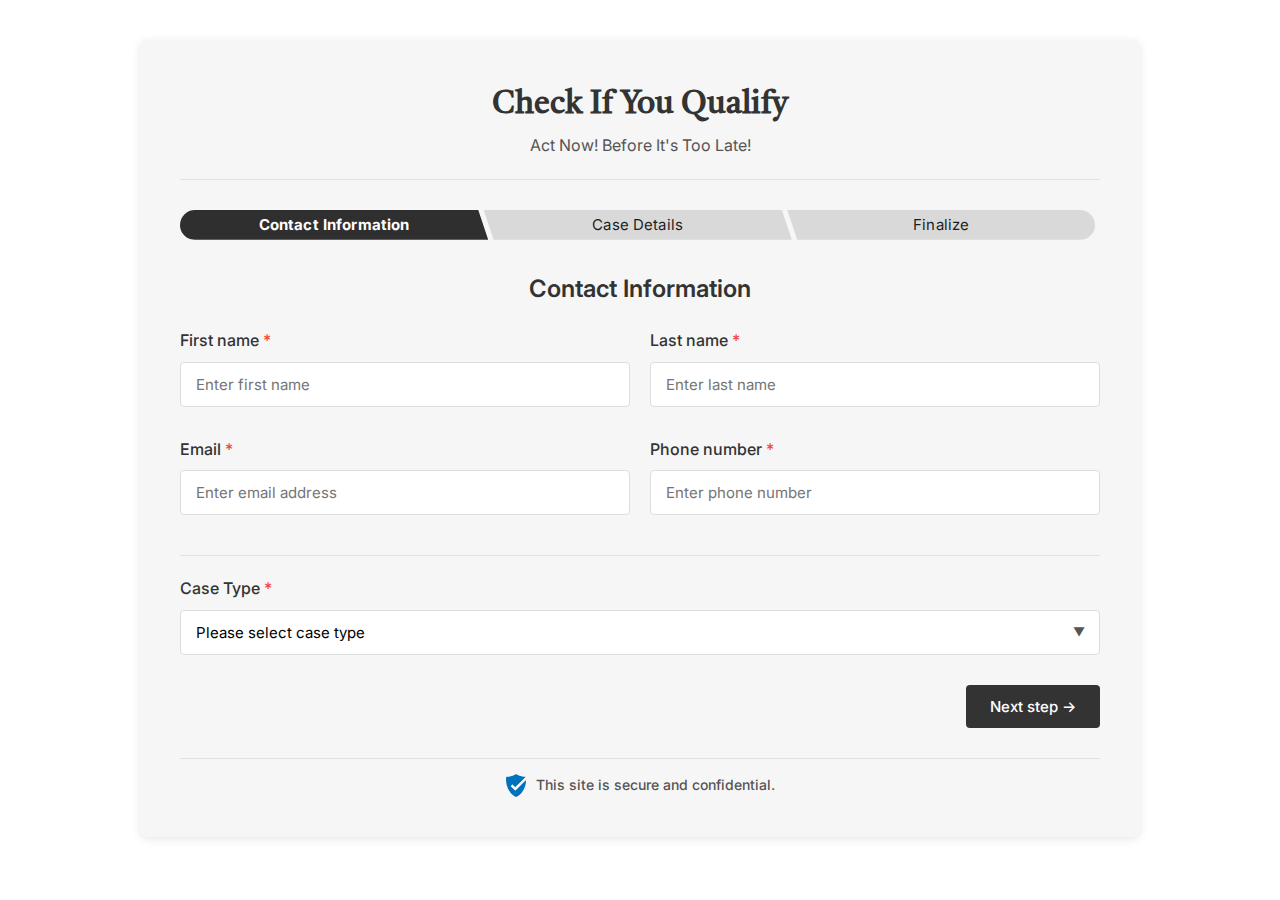
==== commit 3edc46e1: "Case update" ====
--- a/index.html
+++ b/index.html
@@ -3,7 +3,7 @@
 <head>
     <meta charset="UTF-8">
     <meta name="viewport" content="width=device-width, initial-scale=1.0">
-    <title>Check if you qualify</title>
+    <title>Check If You Qualify</title>
     <link rel="preconnect" href="https://fonts.googleapis.com">
     <link rel="preconnect" href="https://fonts.gstatic.com" crossorigin>
     <link href="https://fonts.googleapis.com/css2?family=Castoro:ital@0;1&family=Inter:wght@300;400;500;600;700&display=swap" rel="stylesheet">
@@ -13,7 +13,7 @@
     <div class="container">
         <div class="form-container">
             <div class="form-header">
-                <h1>Check if you qualify</h1>
+                <h1>Check If You Qualify</h1>
                 <p>Act Now! Before It's Too Late!</p>
                 <hr>
             </div>
@@ -78,7 +78,7 @@
                                 <option value="depo-provera">Depo-Provera</option>
                                 <option value="nec">Necrotizing Enterocolitis (NEC)</option>
                                 <option value="paraquat">Paraquat</option>
-                                <option value="hair-straightener">Hair Straightener</option>
+                                <option value="hair-Relaxer">Hair Relaxer</option>
                                 <option value="mesothelioma">Mesothelioma</option>
                                 <option value="personal-injury">Personal Injury</option>
                                 <option value="other">Other</option>
@@ -397,7 +397,7 @@
                         </div>
                     </div>
                     
-                    <div class="case-questions" id="hair-straightener-questions" style="display: none;">
+                    <div class="case-questions" id="hair-Relaxer-questions" style="display: none;">
                         <div class="form-group">
                             <label for="hair-used">Did you, or someone you know, use a hair relaxer? <span class="required">*</span></label>
                             <div class="select-wrapper">
@@ -421,7 +421,7 @@
                         </div>
                         
                         <div class="form-group">
-                            <label for="hair-diagnosis">Were you, or someone you know, diagnosed with any of the following after using a chemical hair straightener? <span class="required">*</span></label>
+                            <label for="hair-diagnosis">Were you, or someone you know, diagnosed with any of the following after using a chemical hair Relaxer? <span class="required">*</span></label>
                             <div class="select-wrapper">
                                 <select id="hair-diagnosis" required>
                                     <option value="" disabled selected>Please select</option>
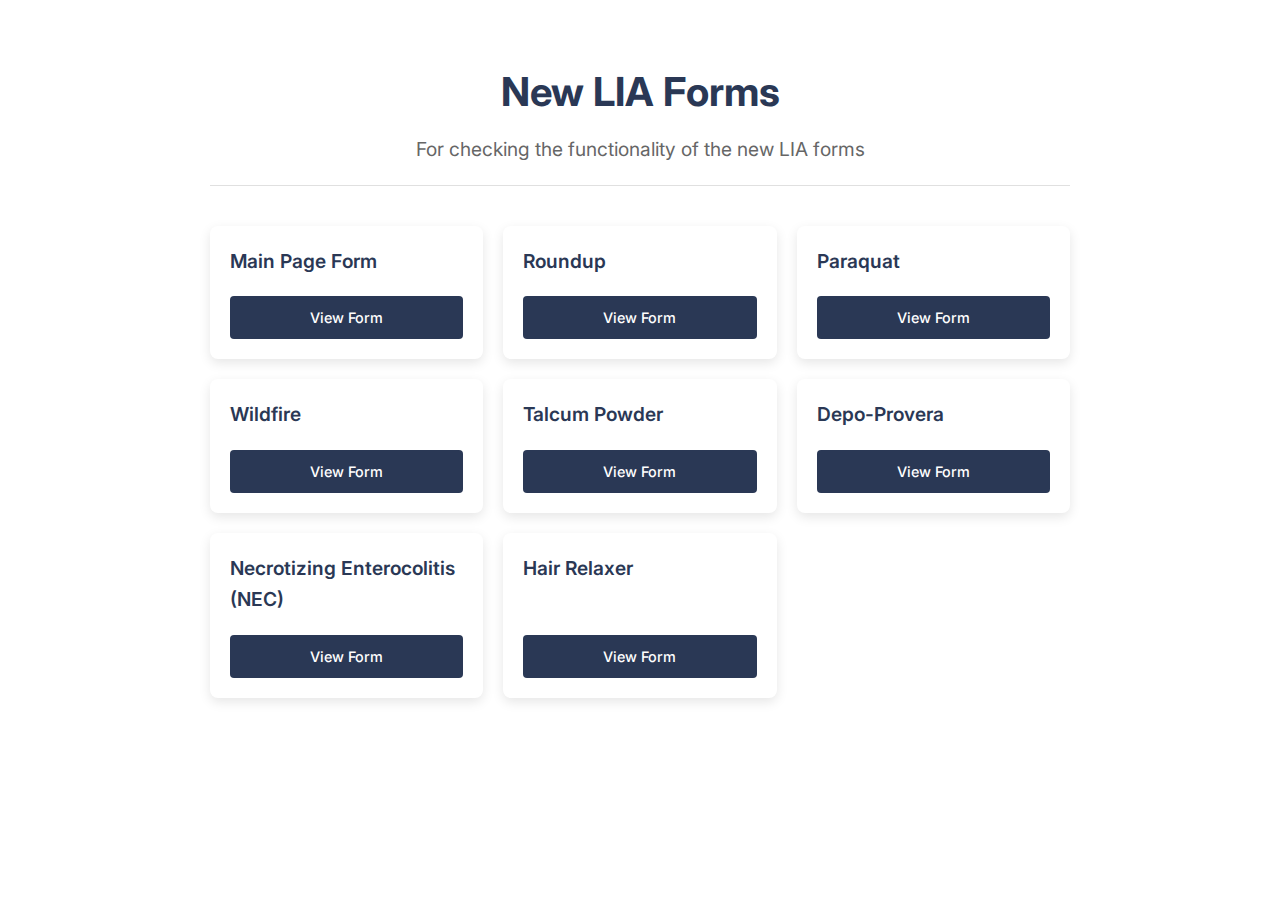
==== commit cbe57021: "form interface" ====
--- a/index.html
+++ b/index.html
@@ -3,565 +3,179 @@
 <head>
     <meta charset="UTF-8">
     <meta name="viewport" content="width=device-width, initial-scale=1.0">
-    <title>Check If You Qualify</title>
+    <title>Legal Intake Assistant - Form Selection</title>
     <link rel="preconnect" href="https://fonts.googleapis.com">
     <link rel="preconnect" href="https://fonts.gstatic.com" crossorigin>
     <link href="https://fonts.googleapis.com/css2?family=Castoro:ital@0;1&family=Inter:wght@300;400;500;600;700&display=swap" rel="stylesheet">
     <link rel="stylesheet" href="styles.css">
+    <style>
+        .form-selection-container {
+            max-width: 900px;
+            margin: 0 auto;
+            padding: 40px 20px;
+        }
+        
+        .form-selection-header {
+            text-align: center;
+            margin-bottom: 40px;
+        }
+        
+        .form-selection-header h1 {
+            font-size: 2.5rem;
+            margin-bottom: 10px;
+            color: #2a3855;
+        }
+        
+        .form-selection-header p {
+            font-size: 1.2rem;
+            color: #666;
+        }
+        
+        .form-cards {
+            display: grid;
+            grid-template-columns: repeat(auto-fill, minmax(250px, 1fr));
+            gap: 20px;
+        }
+        
+        .form-card {
+            background: #fff;
+            border-radius: 8px;
+            box-shadow: 0 4px 12px rgba(0,0,0,0.1);
+            overflow: hidden;
+            transition: transform 0.3s ease, box-shadow 0.3s ease;
+            text-decoration: none;
+            color: inherit;
+            display: flex;
+            flex-direction: column;
+            padding: 20px;
+        }
+        
+        .form-card:hover {
+            transform: translateY(-5px);
+            box-shadow: 0 8px 24px rgba(0,0,0,0.15);
+        }
+        
+        .form-card-content {
+            flex-grow: 1;
+            display: flex;
+            flex-direction: column;
+        }
+        
+        .form-card-title {
+            font-size: 1.2rem;
+            font-weight: 600;
+            margin-bottom: 20px;
+            color: #2a3855;
+        }
+        
+        .form-card-button {
+            background-color: #2a3855;
+            color: white;
+            border: none;
+            border-radius: 4px;
+            padding: 10px 15px;
+            font-size: 0.9rem;
+            cursor: pointer;
+            transition: background-color 0.3s ease;
+            text-align: center;
+            font-weight: 500;
+            margin-top: auto;
+        }
+        
+        .form-card-button:hover {
+            background-color: #1e2a40;
+        }
+        
+        .security-note {
+            display: flex;
+            align-items: center;
+            justify-content: center;
+            margin-top: 40px;
+            color: #666;
+        }
+        
+        .security-note img {
+            width: 24px;
+            margin-right: 10px;
+        }
+        
+        @media (max-width: 768px) {
+            .form-cards {
+                grid-template-columns: repeat(auto-fill, minmax(200px, 1fr));
+            }
+            
+            .form-selection-header h1 {
+                font-size: 2rem;
+            }
+        }
+    </style>
 </head>
 <body>
-    <div class="container">
-        <div class="form-container">
-            <div class="form-header">
-                <h1>Check If You Qualify</h1>
-                <p>Act Now! Before It's Too Late!</p>
-                <hr>
-            </div>
+    <div class="form-selection-container">
+        <div class="form-selection-header">
+            <h1>New LIA Forms</h1>
+            <p>For checking the functionality of the new LIA forms</p>
+            <hr>
+        </div>
+        
+        <div class="form-cards">
+            <a href="main-form/index.html" class="form-card">
+                <div class="form-card-content">
+                    <h3 class="form-card-title">Main Page Form</h3>
+                    <div class="form-card-button">View Form</div>
+                </div>
+            </a>
             
-            <div class="progress-bar">
-                <div class="step active" data-step="1">
-                    <div class="step-content">
-                        <span class="full-text">Contact Information</span>
-                        <span class="short-text">Contact</span>
-                    </div>
+            <a href="roundup-form/index.html" class="form-card">
+                <div class="form-card-content">
+                    <h3 class="form-card-title">Roundup</h3>
+                    <div class="form-card-button">View Form</div>
                 </div>
-                <div class="step" data-step="2">
-                    <div class="step-content">
-                        <span class="full-text">Case Details</span>
-                        <span class="short-text">Case</span>
-                    </div>
+            </a>
+            
+            <a href="paraquat-form/index.html" class="form-card">
+                <div class="form-card-content">
+                    <h3 class="form-card-title">Paraquat</h3>
+                    <div class="form-card-button">View Form</div>
                 </div>
-                <div class="step" data-step="3">
-                    <div class="step-content">
-                        <span class="full-text">Finalize</span>
-                        <span class="short-text">Finalize</span>
-                    </div>
+            </a>
+            
+            <a href="wildfire-form/index.html" class="form-card">
+                <div class="form-card-content">
+                    <h3 class="form-card-title">Wildfire</h3>
+                    <div class="form-card-button">View Form</div>
                 </div>
-            </div>
+            </a>
             
-            <form id="qualification-form">
-                <div class="form-step" data-step="1">
-                    <h2 class="case-type-title">Contact Information</h2>
-                    
-                    <div class="form-row name-row">
-                        <div class="form-group">
-                            <label for="firstName">First name <span class="required">*</span></label>
-                            <input type="text" id="firstName" placeholder="Enter first name" required>
-                        </div>
-                        <div class="form-group">
-                            <label for="lastName">Last name <span class="required">*</span></label>
-                            <input type="text" id="lastName" placeholder="Enter last name" required>
-                        </div>
-                    </div>
-                    
-                    <div class="form-row">
-                        <div class="form-group">
-                            <label for="email">Email <span class="required">*</span></label>
-                            <input type="email" id="email" placeholder="Enter email address" required>
-                        </div>
-                        <div class="form-group">
-                            <label for="phone">Phone number <span class="required">*</span></label>
-                            <input type="tel" id="phone" placeholder="Enter phone number" required>
-                        </div>
-                    </div>
-                    
-                    <hr>
-                    
-                    <div class="form-group">
-                        <label for="caseType">Case Type <span class="required">*</span></label>
-                        <div class="select-wrapper">
-                            <select id="caseType" required>
-                                <option value="" disabled selected>Please select case type</option>
-                                <option value="wildfire">Wildfire</option>
-                                <option value="roundup">Roundup</option>
-                                <option value="talcum">Talcum Powder</option>
-                                <option value="depo-provera">Depo-Provera</option>
-                                <option value="nec">Necrotizing Enterocolitis (NEC)</option>
-                                <option value="paraquat">Paraquat</option>
-                                <option value="hair-Relaxer">Hair Relaxer</option>
-                                <option value="mesothelioma">Mesothelioma</option>
-                                <option value="personal-injury">Personal Injury</option>
-                                <option value="other">Other</option>
-                            </select>
-                        </div>
-                    </div>
-                    
-                    <div class="form-buttons">
-                        <div></div>
-                        <button type="button" class="next-btn">Next step →</button>
-                    </div>
-                    
-                    <div class="security-note">
-                        <img src="public/Check Shield - 150X172.png" alt="Security Shield" class="shield-icon">
-                        <p>This site is secure and confidential.</p>
-                    </div>
+            <a href="talcum-form/index.html" class="form-card">
+                <div class="form-card-content">
+                    <h3 class="form-card-title">Talcum Powder</h3>
+                    <div class="form-card-button">View Form</div>
                 </div>
-                
-                <div class="form-step" data-step="2" style="display: none;">
-                    <h2 id="case-type-title" class="case-type-title">Case Details</h2>
-                    
-                    <div class="case-questions" id="personal-injury-questions" style="display: none;">
-                        <div class="form-group">
-                            <label for="personal-injury-attorney">Do you already have an attorney representing this claim? <span class="required">*</span></label>
-                            <div class="select-wrapper">
-                                <select id="personal-injury-attorney" required>
-                                    <option value="" disabled selected>Please select</option>
-                                    <option value="yes">Yes</option>
-                                    <option value="no">No</option>
-                                </select>
-                            </div>
-                        </div>
-                    </div>
-                    
-                    <div class="case-questions" id="wildfire-questions" style="display: none;">
-                        <div class="form-group">
-                            <label for="wildfire-affected">How were you or your family affected? <span class="required">*</span></label>
-                            <div class="select-wrapper">
-                                <select id="wildfire-affected" required>
-                                    <option value="" disabled selected>Please select</option>
-                                    <option value="death">Loss of family member (death)</option>
-                                    <option value="injury">Physical Injury</option>
-                                    <option value="residential">Residential property damage</option>
-                                    <option value="business">Business property damage</option>
-                                    <option value="other">Other</option>
-                                </select>
-                            </div>
-                        </div>
-                        
-                        <div class="form-group">
-                            <label for="wildfire-which">Which fire were you affected by? <span class="required">*</span></label>
-                            <div class="select-wrapper">
-                                <select id="wildfire-which" required>
-                                    <option value="" disabled selected>Please select</option>
-                                    <option value="eaton">Eaton fires</option>
-                                    <option value="palisades">Palisades fires</option>
-                                    <option value="malibu">Malibu fires</option>
-                                    <option value="pasadena">Pasadena fires</option>
-                                    <option value="santa-clarita">Santa Clarita fires</option>
-                                </select>
-                            </div>
-                        </div>
-                        
-                        <div class="form-group">
-                            <label for="wildfire-property">Was your home or property that you owned or rented damaged in the SoCal fires? <span class="required">*</span></label>
-                            <div class="select-wrapper">
-                                <select id="wildfire-property" required>
-                                    <option value="" disabled selected>Please select</option>
-                                    <option value="yes">Yes</option>
-                                    <option value="no">No</option>
-                                </select>
-                            </div>
-                        </div>
-                        
-                        <div class="form-group">
-                            <label for="wildfire-attorney">Have you previously signed documents, either physically or electronically, regarding this particular matter with any other law firm? <span class="required">*</span></label>
-                            <div class="select-wrapper">
-                                <select id="wildfire-attorney" required>
-                                    <option value="" disabled selected>Please select</option>
-                                    <option value="no">No</option>
-                                    <option value="yes">Yes</option>
-                                </select>
-                            </div>
-                        </div>
-                    </div>
-                    
-                    <div class="case-questions" id="roundup-questions" style="display: none;">
-                        <div class="form-group">
-                            <label for="roundup-cancer">Did you, or someone you know, develop any of the following after using Roundup weedkiller? <span class="required">*</span></label>
-                            <div class="select-wrapper">
-                                <select id="roundup-cancer" required>
-                                    <option value="" disabled selected>Please select</option>
-                                    <option value="nhl">Non-Hodgkins Lymphoma (NHL)</option>
-                                    <option value="cll">Chronic Lymphocytic Leukemia (CLL)</option>
-                                    <option value="dlbc">Diffused Large B Cell</option>
-                                    <option value="sll">Small Lymphocytic Leukemia (SLL)</option>
-                                    <option value="hcl">Hairy Cell Leukemia</option>
-                                    <option value="mcl">Mantle Cell Lymphoma</option>
-                                    <option value="none">No Cancer or Leukemia Diagnosis</option>
-                                    <option value="other">Other</option>
-                                </select>
-                            </div>
-                        </div>
-                        
-                        <div class="form-group">
-                            <label for="roundup-exposed">Were you, or a loved one directly exposed to the popular weed & grass killer Roundup? <span class="required">*</span></label>
-                            <div class="select-wrapper">
-                                <select id="roundup-exposed" required>
-                                    <option value="" disabled selected>Please select</option>
-                                    <option value="yes">Yes</option>
-                                    <option value="no">No</option>
-                                </select>
-                            </div>
-                        </div>
-                        
-                        <div class="form-group">
-                            <label for="roundup-year">What year were you or a loved one diagnosed? <span class="required">*</span></label>
-                            <div class="select-wrapper">
-                                <select id="roundup-year" required>
-                                    <option value="" disabled selected>Please select</option>
-                                    <option value="after-2000">2000 or after</option>
-                                    <option value="before-2000">Before 2000</option>
-                                </select>
-                            </div>
-                        </div>
-                        
-                        <div class="form-group">
-                            <label for="roundup-attorney">Do you already have an attorney representing this claim? <span class="required">*</span></label>
-                            <div class="select-wrapper">
-                                <select id="roundup-attorney" required>
-                                    <option value="" disabled selected>Please select</option>
-                                    <option value="yes">Yes</option>
-                                    <option value="no">No</option>
-                                </select>
-                            </div>
-                        </div>
-                    </div>
-                    
-                    <div class="case-questions" id="talcum-questions" style="display: none;">
-                        <div class="form-group">
-                            <label for="talcum-cancer">Did you, or someone you know, develop cancer after using talcum powder? <span class="required">*</span></label>
-                            <div class="select-wrapper">
-                                <select id="talcum-cancer" required>
-                                    <option value="" disabled selected>Please select</option>
-                                    <option value="ovarian">Ovarian Cancer</option>
-                                    <option value="fallopian">Fallopian Tube Cancer</option>
-                                    <option value="mesothelioma">Mesothelioma</option>
-                                    <option value="peritoneal">Peritoneal Cancer</option>
-                                    <option value="death">Death from Cancer</option>
-                                    <option value="none">No / Others</option>
-                                </select>
-                            </div>
-                        </div>
-                        
-                        <div class="form-group">
-                            <label for="talcum-year">What year were you diagnosed with cancer? <span class="required">*</span></label>
-                            <div class="select-wrapper">
-                                <select id="talcum-year" required>
-                                    <option value="" disabled selected>Please select</option>
-                                    <option value="after-2020">2020 or After</option>
-                                    <option value="before-2019">2019 or Before</option>
-                                </select>
-                            </div>
-                        </div>
-                        
-                        <div class="form-group">
-                            <label for="talcum-attorney">Do you already have an attorney representing this claim? <span class="required">*</span></label>
-                            <div class="select-wrapper">
-                                <select id="talcum-attorney" required>
-                                    <option value="" disabled selected>Please select</option>
-                                    <option value="yes">Yes</option>
-                                    <option value="no">No</option>
-                                </select>
-                            </div>
-                        </div>
-                    </div>
-                    
-                    <div class="case-questions" id="depo-provera-questions" style="display: none;">
-                        <div class="form-group">
-                            <label for="depo-duration">Did you use Depo-Provera for one year or more? <span class="required">*</span></label>
-                            <div class="select-wrapper">
-                                <select id="depo-duration" required>
-                                    <option value="" disabled selected>Please select</option>
-                                    <option value="yes">Yes</option>
-                                    <option value="no">No</option>
-                                </select>
-                            </div>
-                        </div>
-                        
-                        <div class="form-group">
-                            <label for="depo-tumor">Were you diagnosed with a brain or spinal cord tumor after using Depo-Provera? <span class="required">*</span></label>
-                            <div class="select-wrapper">
-                                <select id="depo-tumor" required>
-                                    <option value="" disabled selected>Please select</option>
-                                    <option value="yes">Yes</option>
-                                    <option value="no">No</option>
-                                </select>
-                            </div>
-                        </div>
-                        
-                        <div class="form-group">
-                            <label for="depo-meningioma">Was the tumor diagnosed as meningioma? <span class="required">*</span></label>
-                            <div class="select-wrapper">
-                                <select id="depo-meningioma" required>
-                                    <option value="" disabled selected>Please select</option>
-                                    <option value="yes">Yes</option>
-                                    <option value="no">No</option>
-                                </select>
-                            </div>
-                        </div>
-                        
-                        <div class="form-group">
-                            <label for="depo-attorney">Do you already have an attorney representing this claim? <span class="required">*</span></label>
-                            <div class="select-wrapper">
-                                <select id="depo-attorney" required>
-                                    <option value="" disabled selected>Please select</option>
-                                    <option value="yes">Yes</option>
-                                    <option value="no">No</option>
-                                </select>
-                            </div>
-                        </div>
-                    </div>
-                    
-                    <div class="case-questions" id="nec-questions" style="display: none;">
-                        <div class="form-group">
-                            <label for="nec-diagnosed">Was your baby diagnosed with Necrotizing Enterocolitis (NEC)? <span class="required">*</span></label>
-                            <div class="select-wrapper">
-                                <select id="nec-diagnosed" required>
-                                    <option value="" disabled selected>Please select</option>
-                                    <option value="yes">Yes</option>
-                                    <option value="no">No</option>
-                                </select>
-                            </div>
-                        </div>
-                        
-                        <div class="form-group">
-                            <label for="nec-formula">Was your baby given formula or fortifier before being diagnosed with NEC? <span class="required">*</span></label>
-                            <div class="select-wrapper">
-                                <select id="nec-formula" required>
-                                    <option value="" disabled selected>Please select</option>
-                                    <option value="yes">Yes</option>
-                                    <option value="no">No</option>
-                                </select>
-                            </div>
-                        </div>
-                        
-                        <div class="form-group">
-                            <label for="nec-pregnancy">What week in your pregnancy was your child born? <span class="required">*</span></label>
-                            <div class="select-wrapper">
-                                <select id="nec-pregnancy" required>
-                                    <option value="" disabled selected>Please select</option>
-                                    <option value="38-plus">38+ weeks</option>
-                                    <option value="before-38">Before 38 weeks</option>
-                                    <option value="not-sure">Not sure</option>
-                                </select>
-                            </div>
-                        </div>
-                        
-                        <div class="form-group">
-                            <label for="nec-year">What year was your baby born? <span class="required">*</span></label>
-                            <div class="select-wrapper">
-                                <select id="nec-year" required>
-                                    <option value="" disabled selected>Please select</option>
-                                    <option value="before-2006">Before 2006</option>
-                                    <option value="2006-present">2006 – Present</option>
-                                </select>
-                            </div>
-                        </div>
-                        
-                        <div class="form-group">
-                            <label for="nec-attorney">Do you already have an attorney representing this claim? <span class="required">*</span></label>
-                            <div class="select-wrapper">
-                                <select id="nec-attorney" required>
-                                    <option value="" disabled selected>Please select</option>
-                                    <option value="yes">Yes</option>
-                                    <option value="no">No</option>
-                                </select>
-                            </div>
-                        </div>
-                    </div>
-                    
-                    <div class="case-questions" id="paraquat-questions" style="display: none;">
-                        <div class="form-group">
-                            <label for="paraquat-exposed">Were you or a loved one exposed to Paraquat or Gramoxone? <span class="required">*</span></label>
-                            <div class="select-wrapper">
-                                <select id="paraquat-exposed" required>
-                                    <option value="" disabled selected>Please select</option>
-                                    <option value="yes">Yes</option>
-                                    <option value="no">No</option>
-                                </select>
-                            </div>
-                        </div>
-                        
-                        <div class="form-group">
-                            <label for="paraquat-symptoms">Do you or a loved one suffer from any symptoms of Parkinson's Disease, such as tremors? <span class="required">*</span></label>
-                            <div class="select-wrapper">
-                                <select id="paraquat-symptoms" required>
-                                    <option value="" disabled selected>Please select</option>
-                                    <option value="parkinsons">Yes, diagnosed with Parkinson's</option>
-                                    <option value="bradykinesia">Yes, Bradykinesia</option>
-                                    <option value="symptoms">Symptoms Only – No formal diagnosis</option>
-                                    <option value="no">No</option>
-                                </select>
-                            </div>
-                        </div>
-                        
-                        <div class="form-group">
-                            <label for="paraquat-attorney">Do you already have an attorney representing this claim? <span class="required">*</span></label>
-                            <div class="select-wrapper">
-                                <select id="paraquat-attorney" required>
-                                    <option value="" disabled selected>Please select</option>
-                                    <option value="yes">Yes</option>
-                                    <option value="no">No</option>
-                                </select>
-                            </div>
-                        </div>
-                    </div>
-                    
-                    <div class="case-questions" id="hair-Relaxer-questions" style="display: none;">
-                        <div class="form-group">
-                            <label for="hair-used">Did you, or someone you know, use a hair relaxer? <span class="required">*</span></label>
-                            <div class="select-wrapper">
-                                <select id="hair-used" required>
-                                    <option value="" disabled selected>Please select</option>
-                                    <option value="yes">Yes</option>
-                                    <option value="no">No</option>
-                                </select>
-                            </div>
-                        </div>
-                        
-                        <div class="form-group">
-                            <label for="hair-frequency">Did you use the product 4 or more times in one year? <span class="required">*</span></label>
-                            <div class="select-wrapper">
-                                <select id="hair-frequency" required>
-                                    <option value="" disabled selected>Please select</option>
-                                    <option value="yes">Yes</option>
-                                    <option value="no">No</option>
-                                </select>
-                            </div>
-                        </div>
-                        
-                        <div class="form-group">
-                            <label for="hair-diagnosis">Were you, or someone you know, diagnosed with any of the following after using a chemical hair Relaxer? <span class="required">*</span></label>
-                            <div class="select-wrapper">
-                                <select id="hair-diagnosis" required>
-                                    <option value="" disabled selected>Please select</option>
-                                    <option value="endometrial">Endometrial Cancer</option>
-                                    <option value="endometrial-death">Death from Endometrial Cancer</option>
-                                    <option value="ovarian">Ovarian Cancer</option>
-                                    <option value="ovarian-death">Death from Ovarian Cancer</option>
-                                    <option value="uterine">Uterine Cancer</option>
-                                    <option value="uterine-death">Death from Uterine Cancer</option>
-                                    <option value="none">No Diagnosis</option>
-                                </select>
-                            </div>
-                        </div>
-                        
-                        <div class="form-group">
-                            <label for="hair-year">In what year were you or a loved one diagnosed? <span class="required">*</span></label>
-                            <div class="select-wrapper">
-                                <select id="hair-year" required>
-                                    <option value="" disabled selected>Please select</option>
-                                    <option value="after-2005">2005 or after</option>
-                                    <option value="before-2004">Before 2004</option>
-                                </select>
-                            </div>
-                        </div>
-                        
-                        <div class="form-group">
-                            <label for="hair-attorney">Do you already have an attorney representing this claim? <span class="required">*</span></label>
-                            <div class="select-wrapper">
-                                <select id="hair-attorney" required>
-                                    <option value="" disabled selected>Please select</option>
-                                    <option value="yes">Yes</option>
-                                    <option value="no">No</option>
-                                </select>
-                            </div>
-                        </div>
-                    </div>
-                    
-                    <div class="case-questions" id="mesothelioma-questions" style="display: none;">
-                        <div class="form-group">
-                            <label for="mesothelioma-attorney">Do you already have an attorney representing this claim? <span class="required">*</span></label>
-                            <div class="select-wrapper">
-                                <select id="mesothelioma-attorney" required>
-                                    <option value="" disabled selected>Please select</option>
-                                    <option value="yes">Yes</option>
-                                    <option value="no">No</option>
-                                </select>
-                            </div>
-                        </div>
-                    </div>
-                    
-                    <div class="case-questions" id="other-questions" style="display: none;">
-                        <div class="form-group">
-                            <label for="other-attorney">Do you already have an attorney representing this claim? <span class="required">*</span></label>
-                            <div class="select-wrapper">
-                                <select id="other-attorney" required>
-                                    <option value="" disabled selected>Please select</option>
-                                    <option value="yes">Yes</option>
-                                    <option value="no">No</option>
-                                </select>
-                            </div>
-                        </div>
-                    </div>
-                    
-                    <hr>
-                    
-                    <div class="form-group">
-                        <label for="caseDetails">Tell us more about your case.</label>
-                        <textarea id="caseDetails" placeholder="How can we help?" rows="6"></textarea>
-                        <div class="char-count"><span id="charCount">0</span> / 500</div>
-                    </div>
-                    
-                    <div class="form-buttons">
-                        <button type="button" class="back-btn">Go Back</button>
-                        <button type="button" class="next-btn">Next step →</button>
-                    </div>
-                    <div class="security-note">
-                        <img src="public/Check Shield - 150X172.png" alt="Security Shield" class="shield-icon">
-                        <p>This site is secure and confidential.</p>
-                    </div>
+            </a>
+            
+            <a href="depo-form/index.html" class="form-card">
+                <div class="form-card-content">
+                    <h3 class="form-card-title">Depo-Provera</h3>
+                    <div class="form-card-button">View Form</div>
                 </div>
-                
-                <div class="form-step" data-step="3" style="display: none;">
-                    <div class="consent-section">
-                        <div class="consent-item">
-                            <input type="checkbox" id="termsConsent" checked required>
-                            <label for="termsConsent">
-                                By clicking this box and on the "Submit" button below, you confirm you have read and agree to abide by our <a href="#">Terms & Conditions</a> (including resolving all disputes through binding individual arbitration) and our <a href="#">Privacy Policy</a>.
-                            </label>
-                        </div>
-                        
-                        <div class="consent-item">
-                            <input type="checkbox" id="callConsent" required>
-                            <label for="callConsent">
-                                By clicking this box and on the "Submit" below, you consent to receive live calls, automated phone calls and/or text messages, made by or on behalf of Legal Injury Advocates, a tradename of Saddle Rock Legal Group LLC, to the phone number provided above, regarding your potential case, legal services, and promotions/offers. Your consent is not a condition of any purchase of any goods or services. In no event will we represent you or be considered your attorneys until we execute a written Agreement to Represent.
-                            </label>
-                        </div>
-                        
-                        <div class="consent-item">
-                            <input type="checkbox" id="blogSubscribe">
-                            <label for="blogSubscribe">Subscribe to our blog</label>
-                        </div>
-                    </div>
-                    
-                    <div class="form-buttons">
-                        <button type="button" class="back-btn">Go Back</button>
-                        <button type="submit" class="submit-btn">Submit <span class="arrow">
-                            <svg width="18" height="17" viewBox="0 0 18 17" fill="none" xmlns="http://www.w3.org/2000/svg">
-                                <path fill-rule="evenodd" clip-rule="evenodd" d="M2.22789 0.135986L15.7279 0.135987C16.5563 0.135987 17.2279 0.807559 17.2279 1.63599L17.2279 15.136C17.2279 15.9644 16.5563 16.636 15.7279 16.636C14.8995 16.636 14.2279 15.9644 14.2279 15.136V5.25731L3.78855 15.6966C3.20276 16.2824 2.25301 16.2824 1.66723 15.6966C1.08144 15.1109 1.08144 14.1611 1.66723 13.5753L12.1066 3.13599L2.22789 3.13599C1.39946 3.13599 0.727889 2.46441 0.727888 1.63599C0.727888 0.807558 1.39946 0.135986 2.22789 0.135986Z" fill="white"/>
-                            </svg>
-                        </span></button>
-                    </div>
-                    <div class="security-note">
-                        <img src="public/Check Shield - 150X172.png" alt="Security Shield" class="shield-icon">
-                        <p>This site is secure and confidential.</p>
-                    </div>
+            </a>
+            
+            <a href="nec-form/index.html" class="form-card">
+                <div class="form-card-content">
+                    <h3 class="form-card-title">Necrotizing Enterocolitis (NEC)</h3>
+                    <div class="form-card-button">View Form</div>
                 </div>
-                
-                <div class="form-step" data-step="4" style="display: none;">
-                    <div class="success-message">
-                        <svg class="checkmark" xmlns="http://www.w3.org/2000/svg" viewBox="0 0 52 52">
-                            <circle class="checkmark-circle" cx="26" cy="26" r="25" fill="none"/>
-                            <path class="checkmark-check" fill="none" d="M14.1 27.2l7.1 7.2 16.7-16.8"/>
-                        </svg>
-                        <h2>Thank you for your submission!</h2>
-                        <p>We've received your information and will be in touch shortly.</p>
-                        <p class="contact-info">
-                            If you have any questions, please contact us at 
-                            <a href="tel:8555425555">
-                                <svg class="phone-icon" xmlns="http://www.w3.org/2000/svg" width="16" height="16" viewBox="0 0 24 24" fill="none" stroke="currentColor" stroke-width="2" stroke-linecap="round" stroke-linejoin="round">
-                                    <path d="M22 16.92v3a2 2 0 0 1-2.18 2 19.79 19.79 0 0 1-8.63-3.07 19.5 19.5 0 0 1-6-6 19.79 19.79 0 0 1-3.07-8.67A2 2 0 0 1 4.11 2h3a2 2 0 0 1 2 1.72 12.84 12.84 0 0 0 .7 2.81 2 2 0 0 1-.45 2.11L8.09 9.91a16 16 0 0 0 6 6l1.27-1.27a2 2 0 0 1 2.11-.45 12.84 12.84 0 0 0 2.81.7A2 2 0 0 1 22 16.92z"></path>
-                                </svg>
-                                (855) LIA-5555
-                            </a>
-                        </p>
-                    </div>
+            </a>
+            
+            <a href="hair-form/index.html" class="form-card">
+                <div class="form-card-content">
+                    <h3 class="form-card-title">Hair Relaxer</h3>
+                    <div class="form-card-button">View Form</div>
                 </div>
-            </form>
+            </a>
         </div>
+        
     </div>
-    
-    <script src="script.js"></script>
 </body>
 </html> 